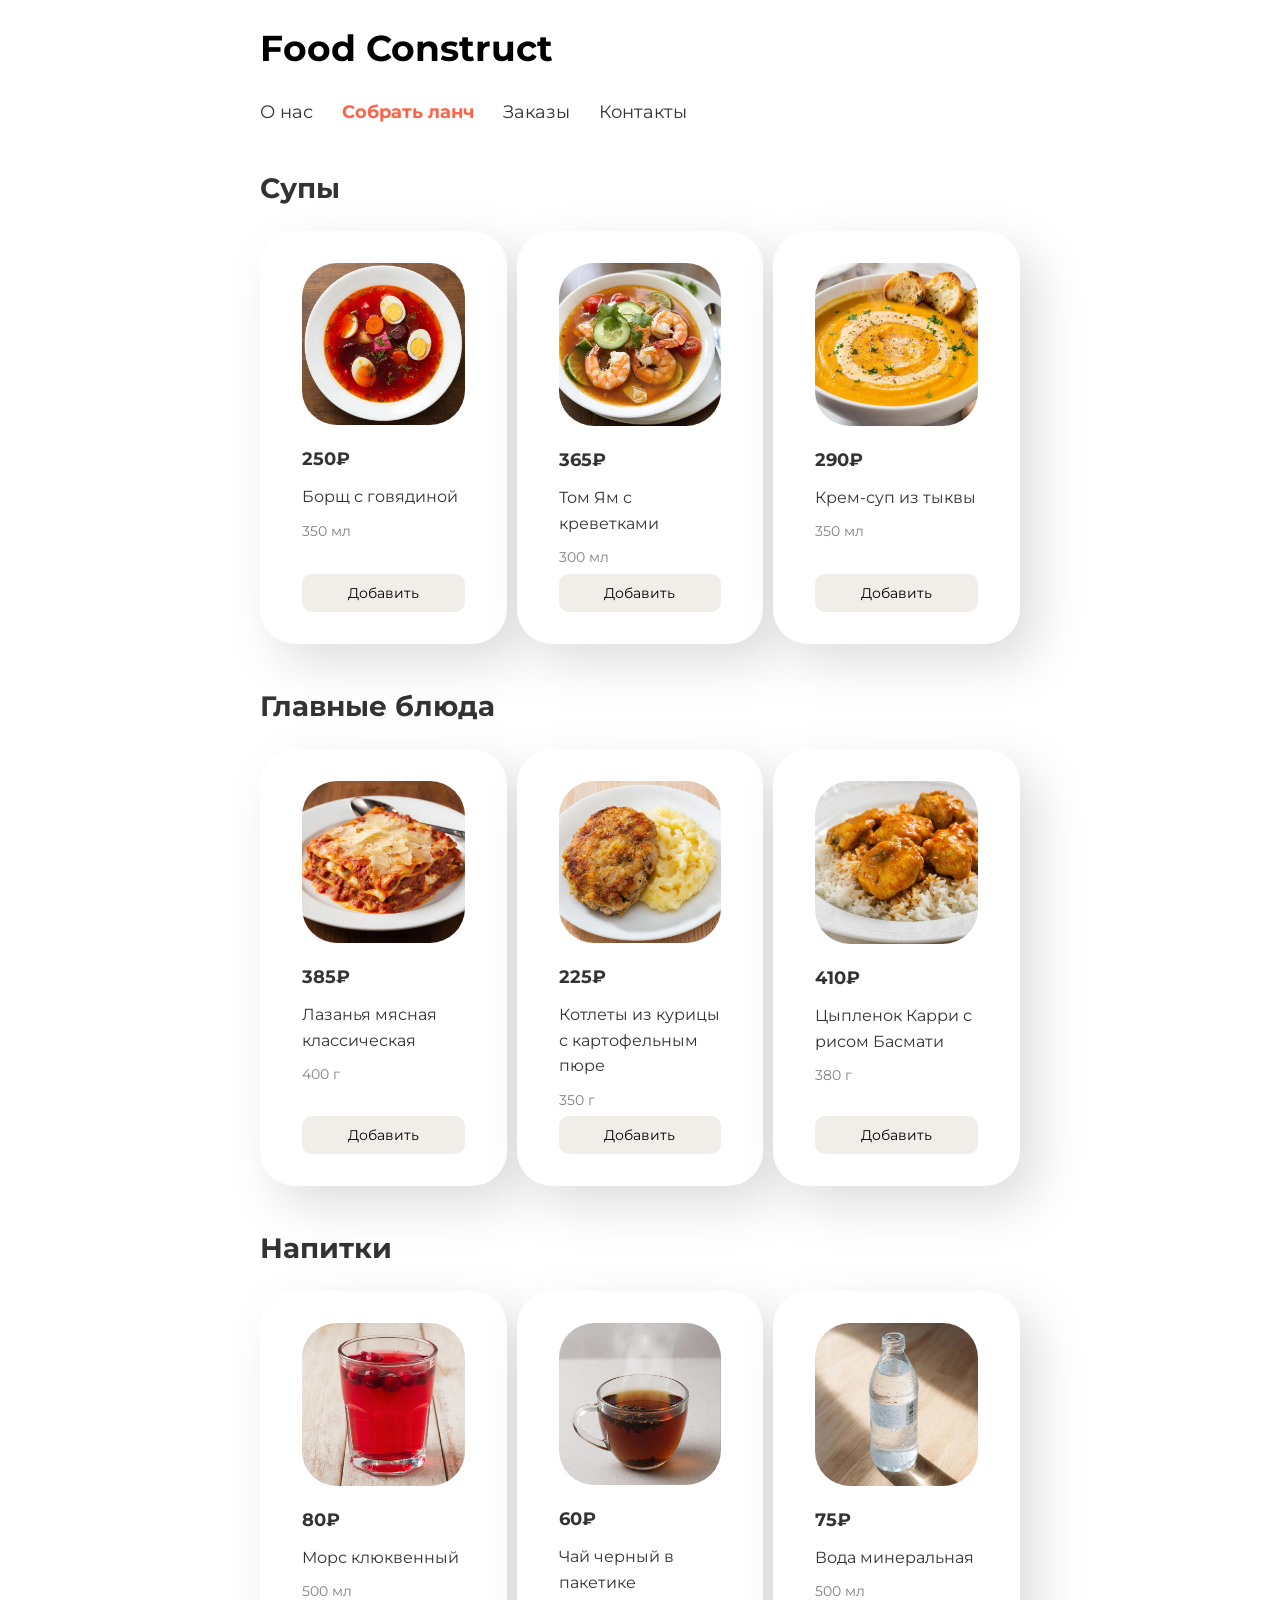
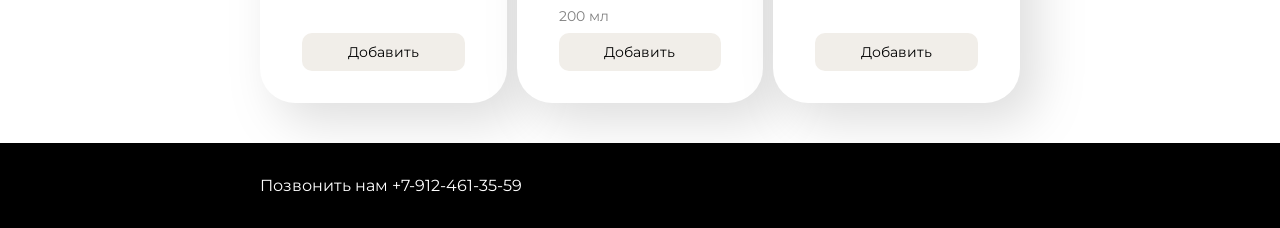
==== lunch.html @ e8a237d4 "Add files via upload" ====
<!DOCTYPE html>
<html lang="ru">
<head>
    <meta charset="UTF-8">
    <meta name="viewport" content="width=device-width, initial-scale=1.0">
    <title>Food Construct - Собрать ланч</title>
    <link rel="preconnect" href="https://fonts.googleapis.com">
    <link rel="preconnect" href="https://fonts.gstatic.com" crossorigin>
    <link href="https://fonts.googleapis.com/css2?family=Montserrat:wght@400;700&display=swap" rel="stylesheet">
    
    <!-- Подключение стилей -->
    <link rel="stylesheet" href="style.css">
    <link rel="stylesheet" href="lunch.css">
</head>
<body>

    <header class="header">
        <div class="container">
            <h1>Food Construct</h1>
            <nav class="main-nav">
                <a href="index.html">О нас</a>
                <a href="lunch.html" id="active">Собрать ланч</a>
                <a href="#">Заказы</a>
                <a href="#contacts">Контакты</a>
            </nav>
        </div>
    </header>

    <main class="main">
        <div class="container">
            <!-- Блок с супами -->
            <section class="menu-section soups">
                <h2>Супы</h2>
                <div class="dishes-grid">
                    <div class="dish-card">
                        <img src="Borsh.png" alt="Борщ" onerror="this.src='https://placehold.co/300x250/eee/999?text=Борщ'">
                        <div class="dish-details">
                            <p class="dish-price">250₽</p>
                            <p class="dish-name">Борщ с говядиной</p>
                            <p class="dish-weight">350 мл</p>
                        </div>
                        <button class="add-button">Добавить</button>
                    </div>
                    
                    <div class="dish-card">
                        <img src="Tomyam.png" alt="Том Ям" onerror="this.src='https://placehold.co/300x250/eee/999?text=Том+Ям'">
                        <div class="dish-details">
                            <p class="dish-price">365₽</p>
                            <p class="dish-name">Том Ям с креветками</p>
                            <p class="dish-weight">300 мл</p>
                        </div>
                        <button class="add-button">Добавить</button>
                    </div>
                    
                    <div class="dish-card">
                        <img src="Kremsyptikva.png" alt="Крем-суп" onerror="this.src='https://placehold.co/300x250/eee/999?text=Крем-суп'">
                        <div class="dish-details">
                            <p class="dish-price">290₽</p>
                            <p class="dish-name">Крем-суп из тыквы</p>
                            <p class="dish-weight">350 мл</p>
                        </div>
                        <button class="add-button">Добавить</button>
                    </div>
                </div>
            </section>

            <!-- Блок с главными блюдами -->
            <section class="menu-section main-courses">
                <h2>Главные блюда</h2>
                <div class="dishes-grid">
                    <div class="dish-card">
                        <img src="Lazanya.png" alt="Лазанья" onerror="this.src='https://placehold.co/300x250/eee/999?text=Лазанья'">
                        <div class="dish-details">
                            <p class="dish-price">385₽</p>
                            <p class="dish-name">Лазанья мясная классическая</p>
                            <p class="dish-weight">400 г</p>
                        </div>
                        <button class="add-button">Добавить</button>
                    </div>

                    <div class="dish-card">
                        <img src="Kotletaspure.png" alt="Котлеты" onerror="this.src='https://placehold.co/300x250/eee/999?text=Котлеты'">
                        <div class="dish-details">
                            <p class="dish-price">225₽</p>
                            <p class="dish-name">Котлеты из курицы с картофельным пюре</p>
                            <p class="dish-weight">350 г</p>
                        </div>
                        <button class="add-button">Добавить</button>
                    </div>

                    <div class="dish-card">
                        <img src="Ciplenoksrisom.png" alt="Цыпленок" onerror="this.src='https://placehold.co/300x250/eee/999?text=Цыпленок'">
                        <div class="dish-details">
                            <p class="dish-price">410₽</p>
                            <p class="dish-name">Цыпленок Карри с рисом Басмати</p>
                            <p class="dish-weight">380 г</p>
                        </div>
                        <button class="add-button">Добавить</button>
                    </div>
                </div>
            </section>

            <!-- Блок с напитками -->
            <section class="menu-section drinks">
                <h2>Напитки</h2>
                <div class="dishes-grid">
                    <div class="dish-card">
                        <img src="Mors.png" alt="Морс" onerror="this.src='https://placehold.co/300x250/eee/999?text=Морс'">
                        <div class="dish-details">
                            <p class="dish-price">80₽</p>
                            <p class="dish-name">Морс клюквенный</p>
                            <p class="dish-weight">500 мл</p>
                        </div>
                        <button class="add-button">Добавить</button>
                    </div>

                    <div class="dish-card">
                        <img src="4ai.png" alt="Чай" onerror="this.src='https://placehold.co/300x250/eee/999?text=Чай'">
                        <div class="dish-details">
                            <p class="dish-price">60₽</p>
                            <p class="dish-name">Чай черный в пакетике</p>
                            <p class="dish-weight">200 мл</p>
                        </div>
                        <button class="add-button">Добавить</button>
                    </div>

                    <div class="dish-card">
                        <img src="voda.png" alt="Вода" onerror="this.src='https://placehold.co/300x250/eee/999?text=Вода'">
                        <div class="dish-details">
                            <p class="dish-price">75₽</p>
                            <p class="dish-name">Вода минеральная</p>
                            <p class="dish-weight">500 мл</p>
                        </div>
                        <button class="add-button">Добавить</button>
                    </div>
                </div>
            </section>
        </div>
    </main>

    <footer class="footer" id="contacts">
        <div class="container">
            <p>Позвонить нам <a href="tel:+79124613559">+7-912-461-35-59</a></p>
        </div>
    </footer>

</body>
</html>
---- style.css ----
/* Универсальный селектор */
* {
    box-sizing: border-box;
    margin: 0;
    padding: 0;
}

/* Подключение и применение шрифта */
body {
    font-family: 'Montserrat', sans-serif;
    color: #333;
    line-height: 1.6;
}

.container {
    max-width: 800px;
    margin: 0 auto;
    padding: 0 20px;
}

/* Стили для шапки сайта */
.header {
    padding: 20px 0;
}

.header h1 {
    font-size: 36px;
    color: #000;
    margin-bottom: 20px;
}

.header nav {
    margin-bottom: 20px;
}

.header nav a {
    text-decoration: none;
    font-family: 'Montserrat', sans-serif;
    font-size: 18px;
    color: #333;
    margin-right: 25px;
    transition: color 0.3s ease;
}

.header nav a:hover {
    color: #ff6347; /* томатный цвет при наведении */
}

/* Стили для основного контента */
.main .container > section {
    margin-bottom: 40px;
}

.main h2 {
    font-size: 28px;
    margin-bottom: 20px;
    font-weight: 700;
}

/* Блок "О нас" */
.about-us img {
    width: 100%;
    height: auto;
    margin-bottom: 20px;
}

.about-us p {
    font-size: 16px;
}

/* Блок "Преимущества" */
.advantages ul {
    list-style-position: inside;
    padding-left: 0;
    font-size: 16px;
}

.advantages li {
    margin-bottom: 10px;
}

/* Стили для таблицы */
.popular-dishes table {
    width: 100%;
    border-collapse: collapse;
    text-align: left;
}

.popular-dishes th, .popular-dishes td {
    padding: 15px;
    border: 1px solid #ddd;
}

.popular-dishes th {
    font-weight: 700;
}

.popular-dishes tbody td:first-child {
    text-align: center;
}

/* Стили для футера */
.footer {
    background-color: black;
    color: white;
    padding: 30px 0;
    margin-top: 40px;
}

.footer p {
    font-size: 16px;
}

.footer a {
    text-decoration: none;
    font-family: 'Montserrat', sans-serif;
    font-size: 16px;
    color: white;
    transition: color 0.3s ease;
}

.footer a:hover {
    color: #ff6347; /* томатный цвет при наведении */
}
/* Стиль для активной ссылки меню */
#active {
    color: #ff6347; /* Томатный цвет, как при наведении */
    font-weight: 700; /* Можно добавить жирность для заметности (по желанию) */
}
---- lunch.css ----
/* --- СЕТКА БЛЮД --- */

/* Блок с блюдами (section > div) */
.dishes-grid {
    display: grid;
    grid-template-columns: 1fr 1fr 1fr; /* 3 колонки */
    gap: 10px;
}

/* --- КАРТОЧКА БЛЮДА --- */
.dish-card {
    background-color: #fff;
    border-radius: 35px;
    padding: 30px 40px;
    filter: drop-shadow(17px 19px 24px rgba(0, 0, 0, 0.13));
    cursor: pointer;
    transition: border 0.2s ease;
    border: 2px solid transparent; /* Резерв места под рамку */
    
    /* Flex для выравнивания содержимого внутри карточки */
    display: flex;
    flex-direction: column;
    height: 100%; 
    box-sizing: border-box;
}

/* Hover: Рамка */
.dish-card:hover {
    border: 2px solid tomato;
}

/* Hover: Изменение фона кнопки */
.dish-card:hover .add-button {
    background-color: tomato;
    color: white;
}

/* Изображение */
.dish-card img {
    width: 100%;
    height: auto;
    border-radius: 35px;
    margin-bottom: 15px;
    object-fit: cover;
}

/* Контейнер для текста (цена, название, вес) */
.dish-details {
    flex-grow: 1; /* Толкает кнопку вниз */
    display: flex;
    flex-direction: column;
}

.dish-card p {
    margin: 5px 0;
}

.dish-price {
    font-size: 18px;
    font-weight: 700;
}

.dish-name {
    font-size: 16px;
    font-weight: 400;
    margin-bottom: 5px;
}

.dish-weight {
    color: gray;
    font-size: 14px;
    margin-bottom: 15px;
}

/* --- КНОПКА --- */
.add-button {
    background-color: #f1eee9;
    border: none;
    border-radius: 10px;
    padding: 10px 30px;
    font-family: 'Montserrat', sans-serif;
    font-weight: 400;
    font-size: 14px;
    cursor: pointer;
    transition: background-color 0.3s, color 0.3s;
    
    /* Отступ сверху и выравнивание */
    margin-top: auto; 
    align-self: flex-start; 
    width: 100%;
}

/* --- АДАПТИВНОСТЬ ЛАНЧА --- */

/* <= 800px */
@media (max-width: 800px) {
    /* 2 колонки */
    .dishes-grid {
        grid-template-columns: 1fr 1fr;
    }
}

/* <= 600px */
@media (max-width: 600px) {
    /* 1 колонка */
    .dishes-grid {
        grid-template-columns: 1fr;
    }
}
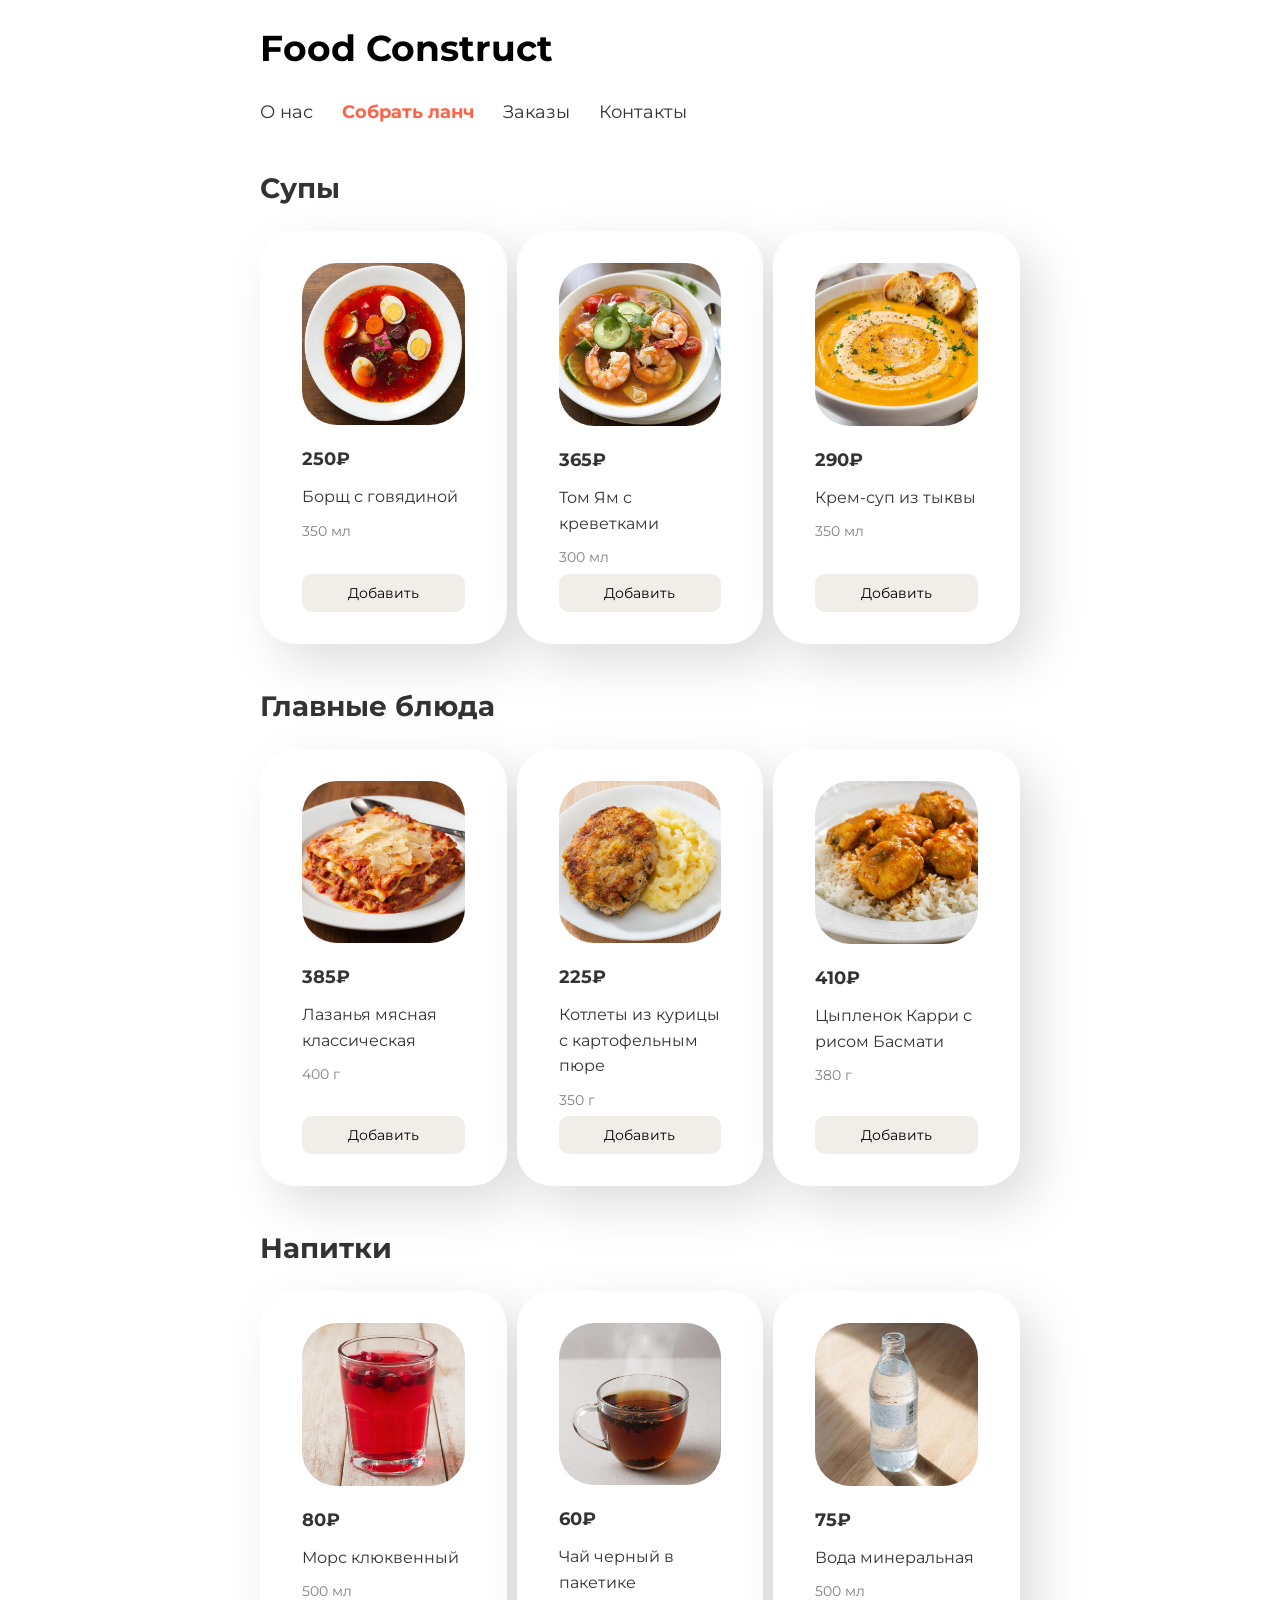
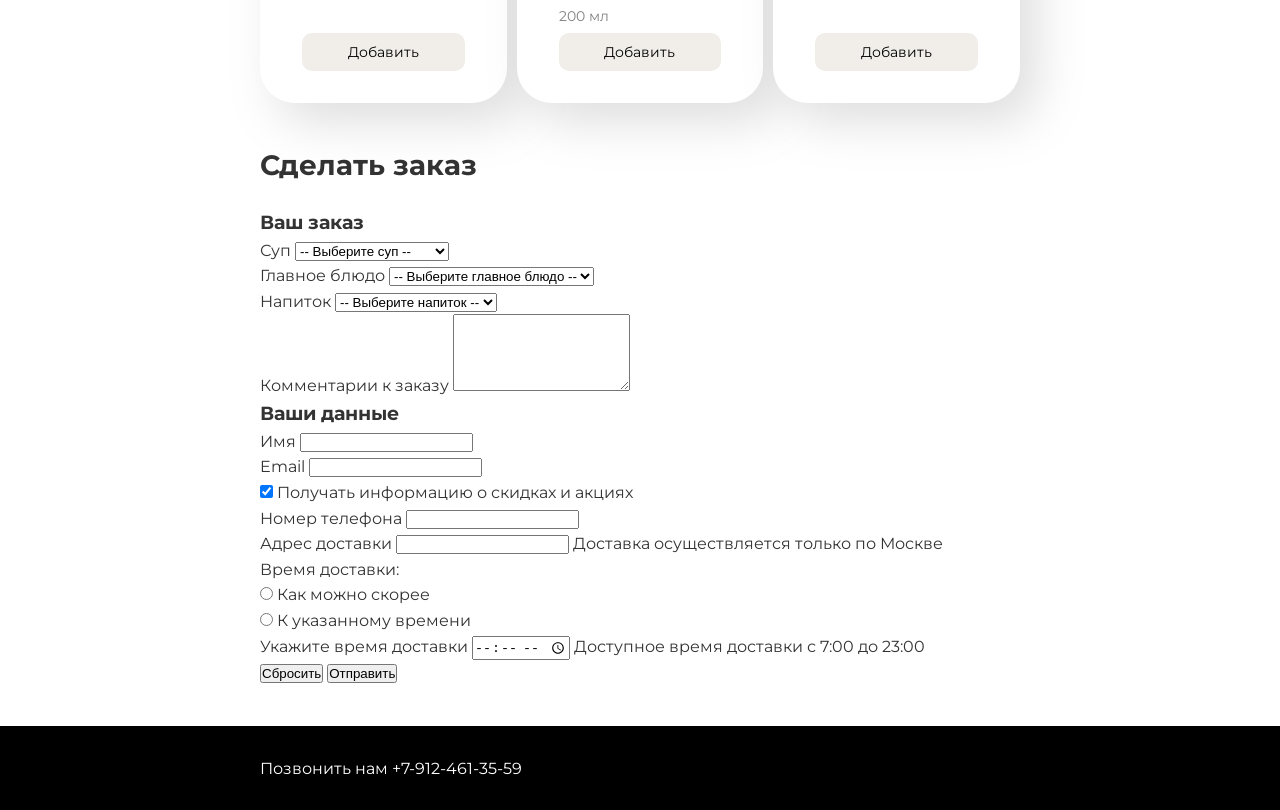
==== commit be12e376: "Update lunch.html" ====
--- a/lunch.html
+++ b/lunch.html
@@ -8,7 +8,6 @@
     <link rel="preconnect" href="https://fonts.gstatic.com" crossorigin>
     <link href="https://fonts.googleapis.com/css2?family=Montserrat:wght@400;700&display=swap" rel="stylesheet">
     
-    <!-- Подключение стилей -->
     <link rel="stylesheet" href="style.css">
     <link rel="stylesheet" href="lunch.css">
 </head>
@@ -28,7 +27,6 @@
 
     <main class="main">
         <div class="container">
-            <!-- Блок с супами -->
             <section class="menu-section soups">
                 <h2>Супы</h2>
                 <div class="dishes-grid">
@@ -64,7 +62,6 @@
                 </div>
             </section>
 
-            <!-- Блок с главными блюдами -->
             <section class="menu-section main-courses">
                 <h2>Главные блюда</h2>
                 <div class="dishes-grid">
@@ -100,7 +97,6 @@
                 </div>
             </section>
 
-            <!-- Блок с напитками -->
             <section class="menu-section drinks">
                 <h2>Напитки</h2>
                 <div class="dishes-grid">
@@ -135,6 +131,108 @@
                     </div>
                 </div>
             </section>
+
+            <section class="order-section">
+                <h2 class="order-title">Сделать заказ</h2>
+                
+                <form action="https://httpbin.org/post" method="POST" class="order-form">
+                    <div class="form-grid">
+                        
+                        <div class="form-column">
+                            <h3>Ваш заказ</h3>
+                            
+                            <div class="form-group">
+                                <label for="soup-select">Суп</label>
+                                <select name="soup" id="soup-select" required>
+                                    <option value="" selected>-- Выберите суп --</option>
+                                    <option value="borsh">Борщ с говядиной</option>
+                                    <option value="tomyam">Том Ям с креветками</option>
+                                    <option value="pumpkin">Крем-суп из тыквы</option>
+                                </select>
+                            </div>
+
+                            <div class="form-group">
+                                <label for="main-course-select">Главное блюдо</label>
+                                <select name="main_course" id="main-course-select" required>
+                                    <option value="" selected>-- Выберите главное блюдо --</option>
+                                    <option value="lasagna">Лазанья мясная</option>
+                                    <option value="cutlets">Котлеты из курицы</option>
+                                    <option value="curry">Цыпленок Карри</option>
+                                </select>
+                            </div>
+
+                            <div class="form-group">
+                                <label for="drink-select">Напиток</label>
+                                <select name="drink" id="drink-select" required>
+                                    <option value="" selected>-- Выберите напиток --</option>
+                                    <option value="mors">Морс клюквенный</option>
+                                    <option value="tea">Чай черный</option>
+                                    <option value="water">Вода минеральная</option>
+                                </select>
+                            </div>
+
+                            <div class="form-group">
+                                <label for="comment">Комментарии к заказу</label>
+                                <textarea name="comment" id="comment" rows="5"></textarea>
+                            </div>
+                        </div>
+
+                        <div class="form-column">
+                            <h3>Ваши данные</h3>
+
+                            <div class="form-group">
+                                <label for="name">Имя</label>
+                                <input type="text" name="name" id="name" required>
+                            </div>
+
+                            <div class="form-group">
+                                <label for="email">Email</label>
+                                <input type="email" name="email" id="email" required>
+                            </div>
+
+                            <div class="form-group checkbox-group">
+                                <input type="checkbox" name="subscribe" id="subscribe" checked>
+                                <label for="subscribe">Получать информацию о скидках и акциях</label>
+                            </div>
+
+                            <div class="form-group">
+                                <label for="phone">Номер телефона</label>
+                                <input type="tel" name="phone" id="phone" required>
+                            </div>
+
+                            <div class="form-group">
+                                <label for="address">Адрес доставки</label>
+                                <input type="text" name="address" id="address" required>
+                                <span class="hint">Доставка осуществляется только по Москве</span>
+                            </div>
+
+                            <div class="form-group">
+                                <label>Время доставки:</label>
+                                <div class="radio-option">
+                                    <input type="radio" name="delivery_type" id="time-asap" value="asap" required>
+                                    <label for="time-asap">Как можно скорее</label>
+                                </div>
+                                <div class="radio-option">
+                                    <input type="radio" name="delivery_type" id="time-specific" value="specific">
+                                    <label for="time-specific">К указанному времени</label>
+                                </div>
+                            </div>
+
+                            <div class="form-group">
+                                <label for="delivery-time">Укажите время доставки</label>
+                                <input type="time" name="delivery_time" id="delivery-time" min="07:00" max="23:00" step="300">
+                                <span class="hint">Доступное время доставки с 7:00 до 23:00</span>
+                            </div>
+
+                            <div class="form-buttons">
+                                <button type="reset" class="btn-reset">Сбросить</button>
+                                <button type="submit" class="btn-submit">Отправить</button>
+                            </div>
+                        </div>
+                    </div>
+                </form>
+            </section>
+
         </div>
     </main>
 
@@ -145,4 +243,4 @@
     </footer>
 
 </body>
-</html>+</html>
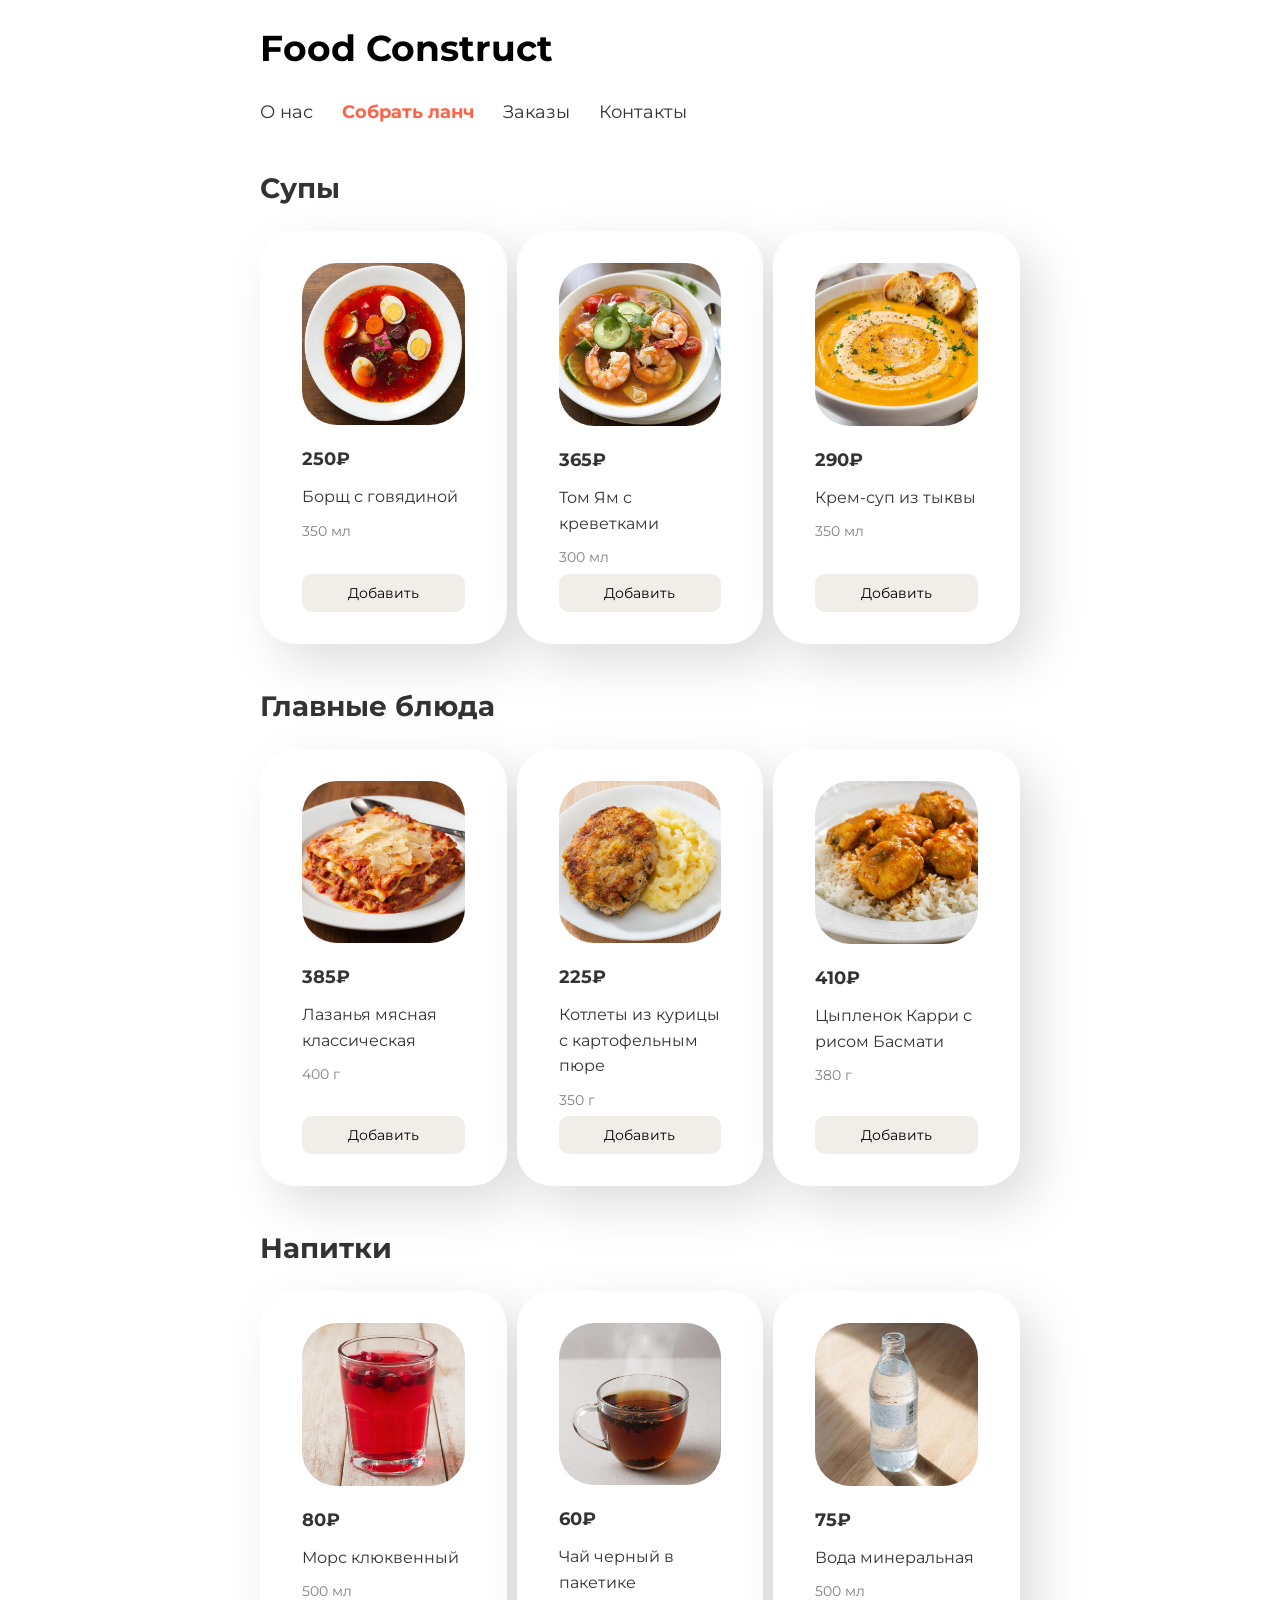
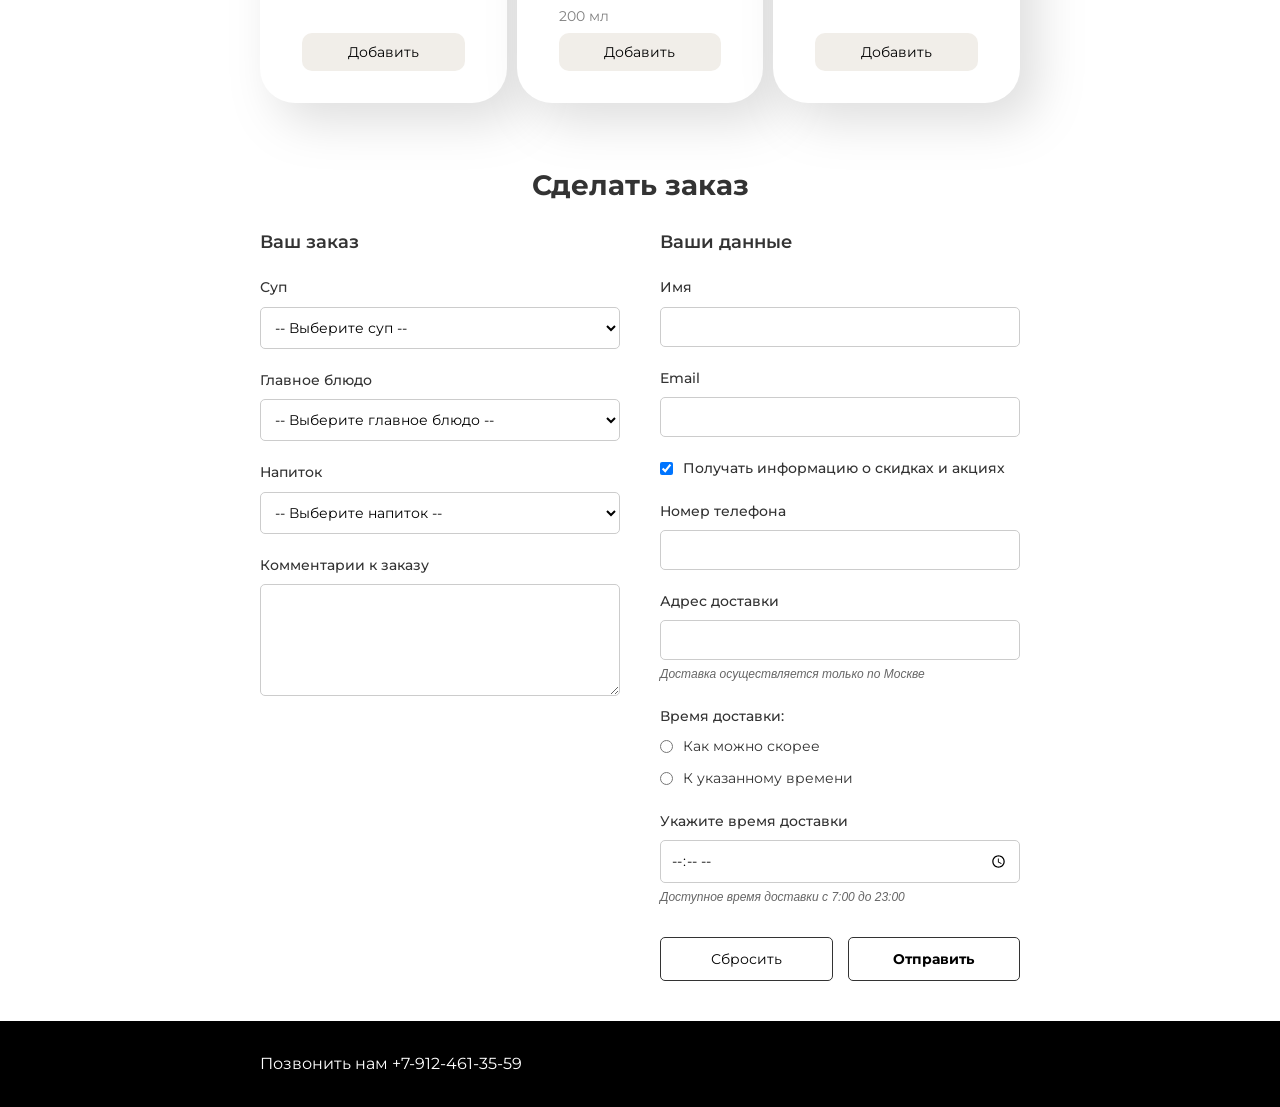
==== commit fac43273: "Add files via upload" ====
--- a/lunch.html
+++ b/lunch.html
@@ -243,4 +243,4 @@
     </footer>
 
 </body>
-</html>
+</html>
--- a/lunch.css
+++ b/lunch.css
@@ -90,19 +90,153 @@
     width: 100%;
 }
 
-/* --- АДАПТИВНОСТЬ ЛАНЧА --- */
+/* --- ФОРМА ЗАКАЗА (Стили для ЛР 3) --- */
+
+.order-section {
+    margin-top: 60px;
+    margin-bottom: 40px;
+}
+
+.order-title {
+    text-align: center;
+    margin-bottom: 40px;
+}
+
+/* Сетка формы (две колонки) */
+.form-grid {
+    display: grid;
+    grid-template-columns: 1fr 1fr;
+    gap: 40px;
+}
+
+.form-column h3 {
+    margin-bottom: 20px;
+    font-size: 18px;
+    font-weight: 600;
+}
+
+/* Отступы между полями */
+.form-group {
+    margin-bottom: 20px;
+}
+
+/* Стили для лейблов */
+.form-group label {
+    display: block;
+    margin-bottom: 8px;
+    font-size: 14px;
+    font-weight: 500;
+    color: #333;
+}
+
+/* Стили для инпутов, селектов и текстового поля */
+.form-group input[type="text"],
+.form-group input[type="email"],
+.form-group input[type="tel"],
+.form-group input[type="time"],
+.form-group select,
+.form-group textarea {
+    width: 100%;
+    padding: 10px;
+    border: 1px solid #ccc;
+    border-radius: 5px;
+    font-family: 'Montserrat', sans-serif;
+    font-size: 14px;
+    background-color: #fff;
+}
+
+/* Чекбокс (особое выравнивание) */
+.checkbox-group {
+    display: flex;
+    align-items: center;
+}
+
+.checkbox-group input {
+    margin-right: 10px;
+    width: auto;
+}
+
+.checkbox-group label {
+    margin-bottom: 0;
+    display: inline;
+}
+
+/* Радио кнопки */
+.radio-option {
+    margin-bottom: 10px;
+    display: flex;
+    align-items: center;
+}
+
+.radio-option input {
+    margin-right: 10px;
+}
+
+.radio-option label {
+    margin-bottom: 0;
+    font-weight: 400;
+}
+
+/* Подсказки (мелкий текст) */
+.hint {
+    display: block;
+    font-size: 12px;
+    color: #666;
+    margin-top: 5px;
+    font-style: italic;
+}
+
+/* Кнопки формы */
+.form-buttons {
+    display: grid;
+    grid-template-columns: 1fr 1fr;
+    gap: 15px;
+    margin-top: 30px;
+}
+
+.btn-reset, .btn-submit {
+    padding: 12px;
+    background-color: #fff;
+    border: 1px solid #333;
+    border-radius: 5px;
+    font-family: 'Montserrat', sans-serif;
+    font-size: 14px;
+    cursor: pointer;
+    transition: all 0.3s ease;
+}
+
+.btn-submit {
+    font-weight: 700;
+}
+
+.btn-submit:hover {
+    background-color: tomato;
+    border-color: tomato;
+    color: white;
+}
+
+.btn-reset:hover {
+    background-color: #eee;
+}
+
+/* --- АДАПТИВНОСТЬ --- */
 
 /* <= 800px */
 @media (max-width: 800px) {
-    /* 2 колонки */
+    /* 2 колонки для блюд */
     .dishes-grid {
         grid-template-columns: 1fr 1fr;
     }
+    /* 1 колонка для формы */
+    .form-grid {
+        grid-template-columns: 1fr;
+        gap: 20px;
+    }
 }
 
 /* <= 600px */
 @media (max-width: 600px) {
-    /* 1 колонка */
+    /* 1 колонка для блюд */
     .dishes-grid {
         grid-template-columns: 1fr;
     }
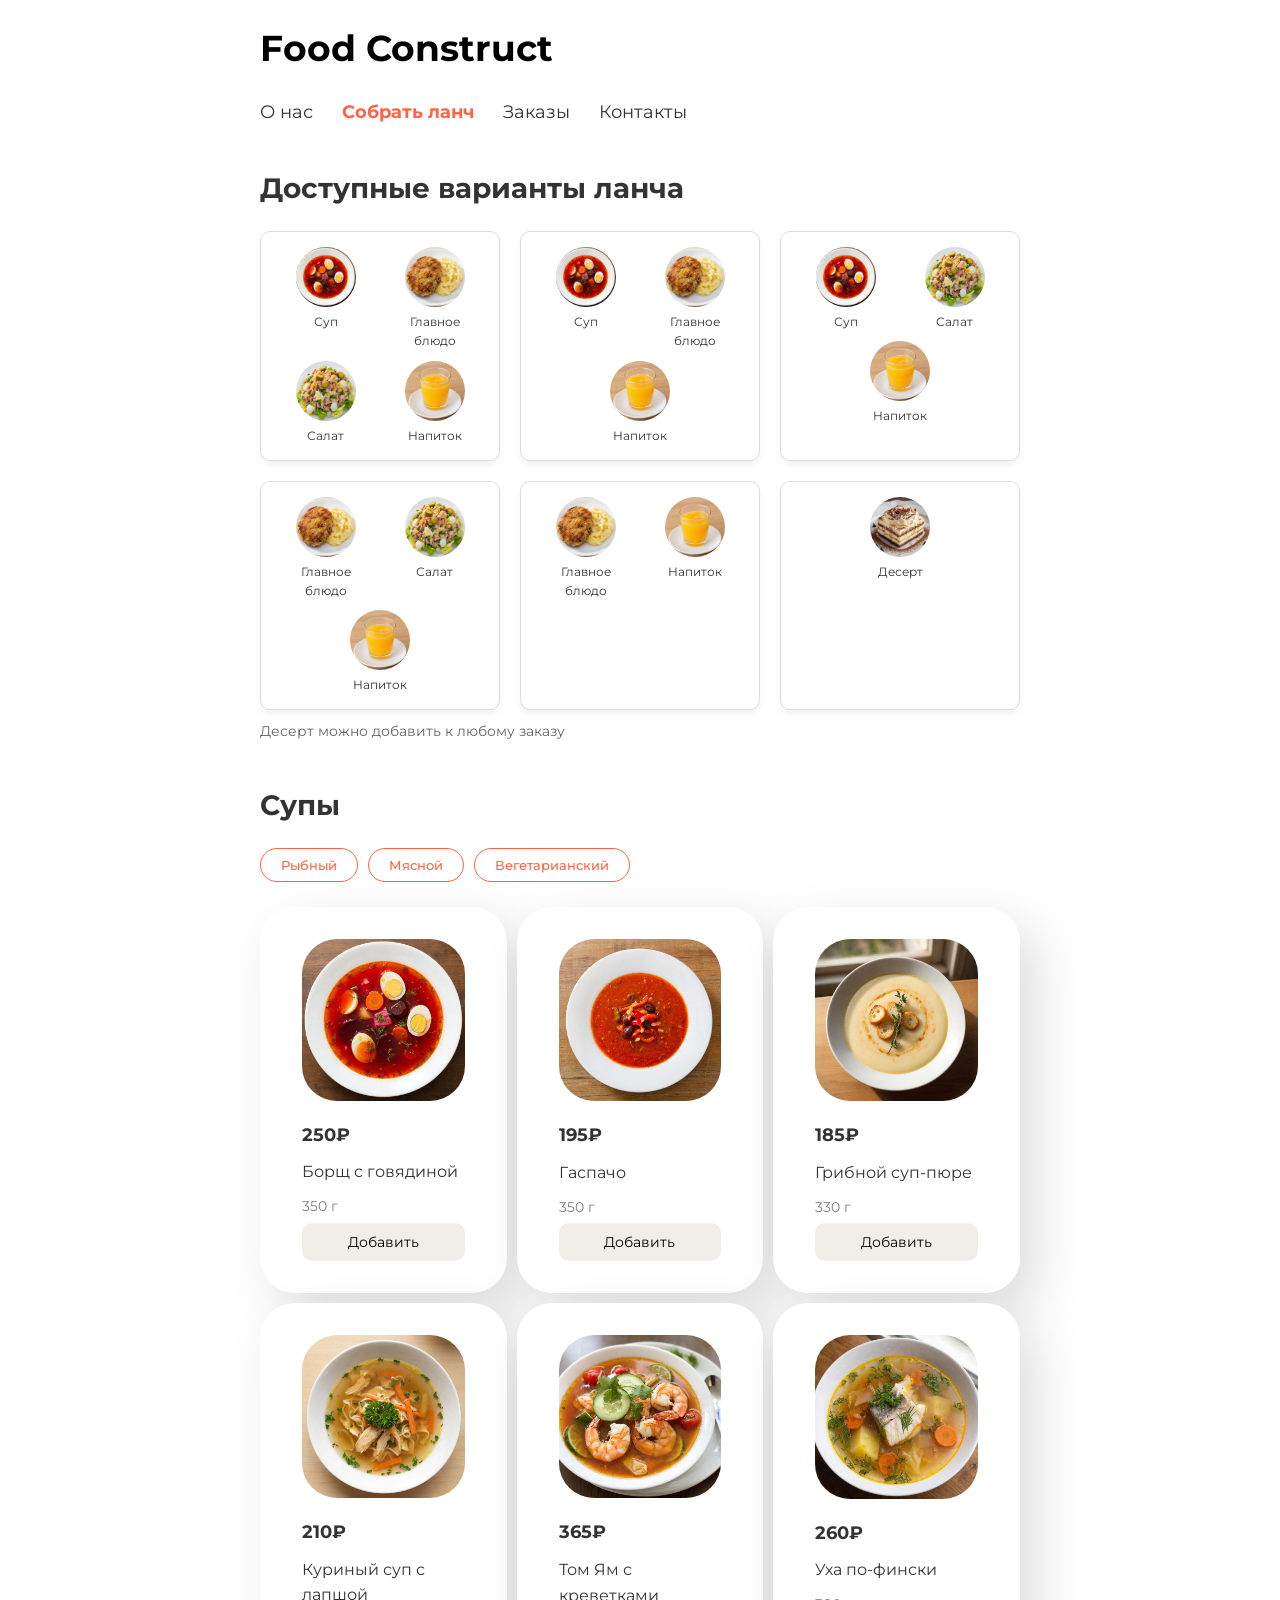
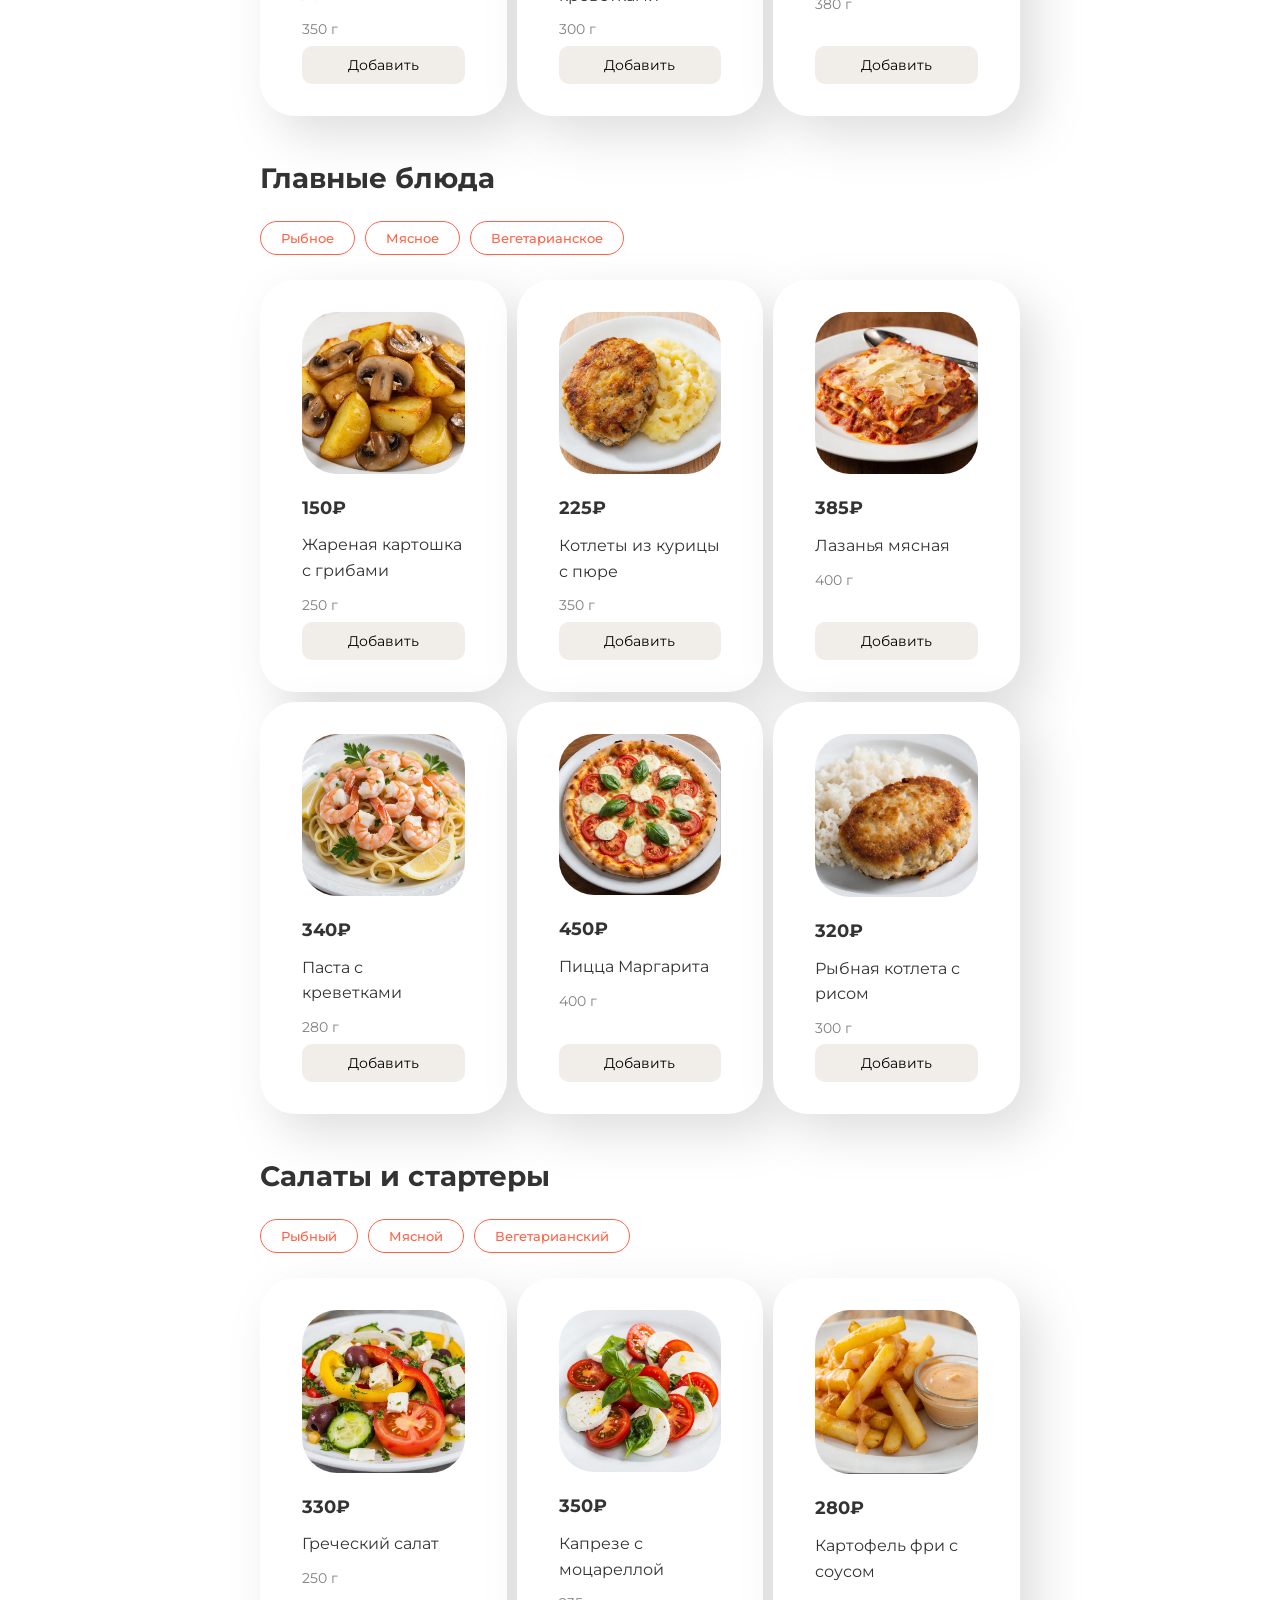
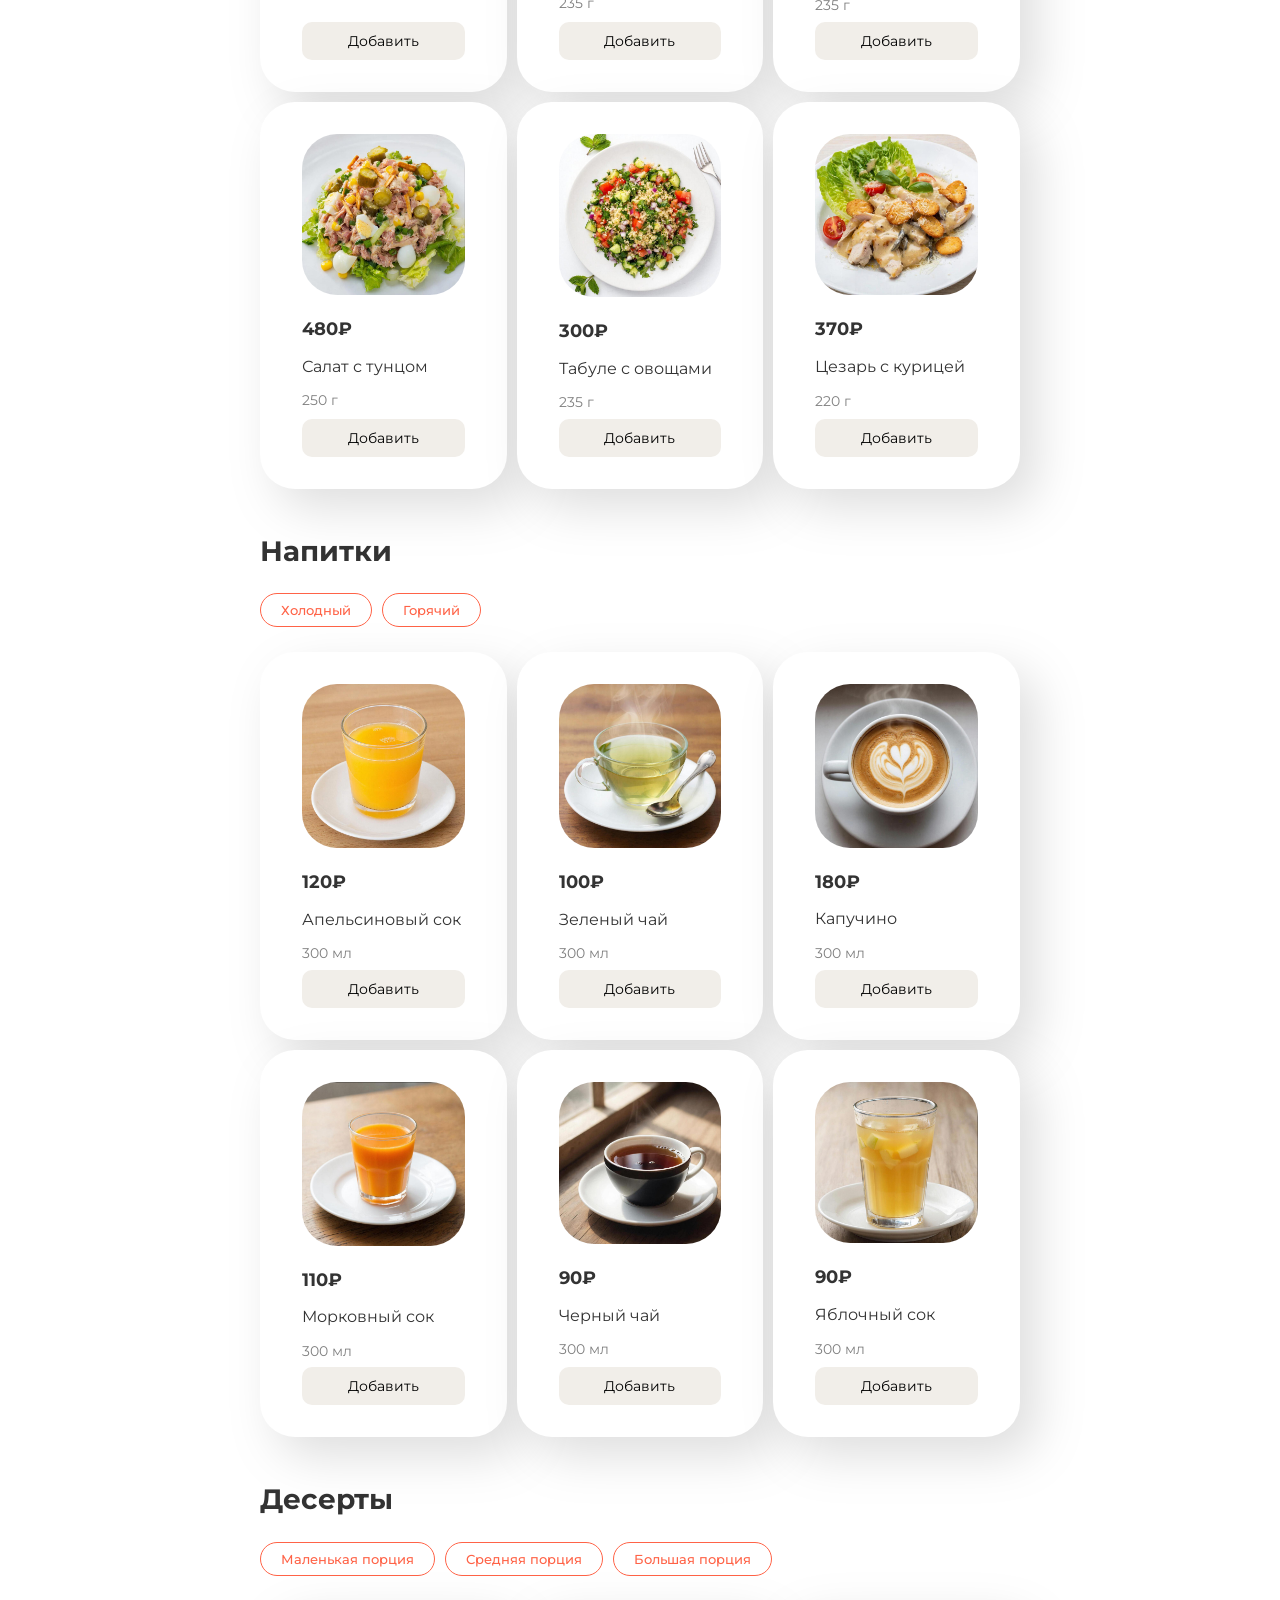
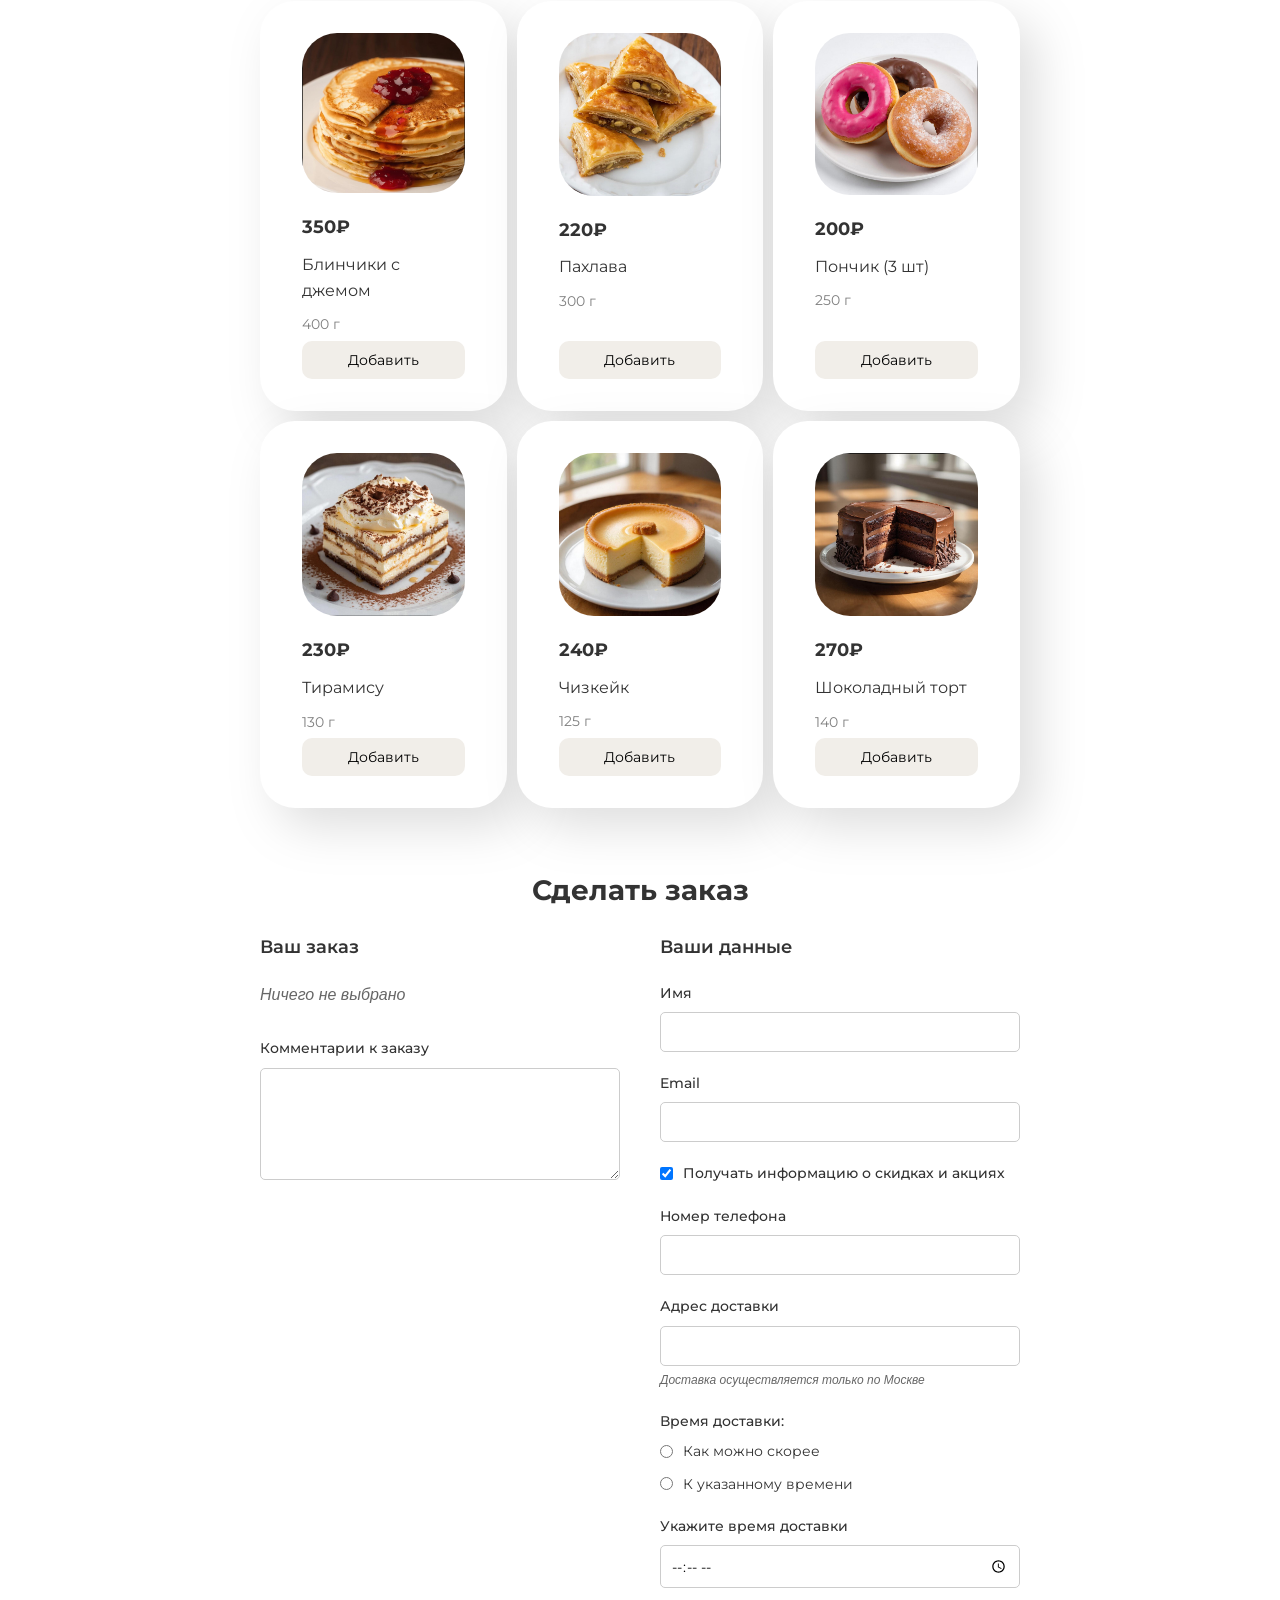
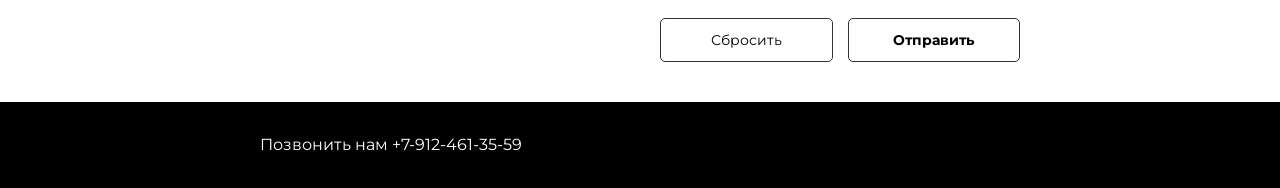
==== commit 3095da7f: "Add files via upload" ====
--- a/lunch.html
+++ b/lunch.html
@@ -27,151 +27,186 @@
 
     <main class="main">
         <div class="container">
+            
+            <section class="combo-types">
+                <h2>Доступные варианты ланча</h2>
+                <div class="combo-grid">
+                    <div class="combo-item">
+                        <div class="combo-components">
+                            <div class="combo-dish">
+                                <img src="icon_soup.png" alt="Суп" onerror="this.src='Borsh.png'">
+                                <span>Суп</span>
+                            </div>
+                            <div class="combo-dish">
+                                <img src="icon_main.png" alt="Главное блюдо" onerror="this.src='Kotletaspure.png'">
+                                <span>Главное блюдо</span>
+                            </div>
+                            <div class="combo-dish">
+                                <img src="icon_salad.png" alt="Салат" onerror="this.src='salatstyncom.png'">
+                                <span>Салат</span>
+                            </div>
+                            <div class="combo-dish">
+                                <img src="icon_drink.png" alt="Напиток" onerror="this.src='Sokapelsin.png'">
+                                <span>Напиток</span>
+                            </div>
+                        </div>
+                    </div>
+
+                    <div class="combo-item">
+                        <div class="combo-components">
+                            <div class="combo-dish">
+                                <img src="icon_soup.png" alt="Суп" onerror="this.src='Borsh.png'">
+                                <span>Суп</span>
+                            </div>
+                            <div class="combo-dish">
+                                <img src="icon_main.png" alt="Главное блюдо" onerror="this.src='Kotletaspure.png'">
+                                <span>Главное блюдо</span>
+                            </div>
+                            <div class="combo-dish">
+                                <img src="icon_drink.png" alt="Напиток" onerror="this.src='Sokapelsin.png'">
+                                <span>Напиток</span>
+                            </div>
+                        </div>
+                    </div>
+
+                    <div class="combo-item">
+                        <div class="combo-components">
+                            <div class="combo-dish">
+                                <img src="icon_soup.png" alt="Суп" onerror="this.src='Borsh.png'">
+                                <span>Суп</span>
+                            </div>
+                            <div class="combo-dish">
+                                <img src="icon_salad.png" alt="Салат" onerror="this.src='salatstyncom.png'">
+                                <span>Салат</span>
+                            </div>
+                            <div class="combo-dish">
+                                <img src="icon_drink.png" alt="Напиток" onerror="this.src='Sokapelsin.png'">
+                                <span>Напиток</span>
+                            </div>
+                        </div>
+                    </div>
+
+                    <div class="combo-item">
+                        <div class="combo-components">
+                            <div class="combo-dish">
+                                <img src="icon_main.png" alt="Главное блюдо" onerror="this.src='Kotletaspure.png'">
+                                <span>Главное блюдо</span>
+                            </div>
+                            <div class="combo-dish">
+                                <img src="icon_salad.png" alt="Салат" onerror="this.src='salatstyncom.png'">
+                                <span>Салат</span>
+                            </div>
+                            <div class="combo-dish">
+                                <img src="icon_drink.png" alt="Напиток" onerror="this.src='Sokapelsin.png'">
+                                <span>Напиток</span>
+                            </div>
+                        </div>
+                    </div>
+
+                    <div class="combo-item">
+                        <div class="combo-components">
+                            <div class="combo-dish">
+                                <img src="icon_main.png" alt="Главное блюдо" onerror="this.src='Kotletaspure.png'">
+                                <span>Главное блюдо</span>
+                            </div>
+                            <div class="combo-dish">
+                                <img src="icon_drink.png" alt="Напиток" onerror="this.src='Sokapelsin.png'">
+                                <span>Напиток</span>
+                            </div>
+                        </div>
+                    </div>
+
+                    <div class="combo-item">
+                        <div class="combo-components">
+                            <div class="combo-dish">
+                                <img src="icon_dessert.png" alt="Десерт" onerror="this.src='Tiramisu.png'">
+                                <span>Десерт</span>
+                            </div>
+                        </div>
+                    </div>
+
+                </div>
+                <div class="dessert-info">
+                    <p>Десерт можно добавить к любому заказу</p>
+                </div>
+            </section>
+
             <section class="menu-section soups">
                 <h2>Супы</h2>
-                <div class="dishes-grid">
-                    <div class="dish-card">
-                        <img src="Borsh.png" alt="Борщ" onerror="this.src='https://placehold.co/300x250/eee/999?text=Борщ'">
-                        <div class="dish-details">
-                            <p class="dish-price">250₽</p>
-                            <p class="dish-name">Борщ с говядиной</p>
-                            <p class="dish-weight">350 мл</p>
-                        </div>
-                        <button class="add-button">Добавить</button>
-                    </div>
-                    
-                    <div class="dish-card">
-                        <img src="Tomyam.png" alt="Том Ям" onerror="this.src='https://placehold.co/300x250/eee/999?text=Том+Ям'">
-                        <div class="dish-details">
-                            <p class="dish-price">365₽</p>
-                            <p class="dish-name">Том Ям с креветками</p>
-                            <p class="dish-weight">300 мл</p>
-                        </div>
-                        <button class="add-button">Добавить</button>
-                    </div>
-                    
-                    <div class="dish-card">
-                        <img src="Kremsyptikva.png" alt="Крем-суп" onerror="this.src='https://placehold.co/300x250/eee/999?text=Крем-суп'">
-                        <div class="dish-details">
-                            <p class="dish-price">290₽</p>
-                            <p class="dish-name">Крем-суп из тыквы</p>
-                            <p class="dish-weight">350 мл</p>
-                        </div>
-                        <button class="add-button">Добавить</button>
-                    </div>
-                </div>
+                <div class="filters">
+                    <button class="filter-btn" data-kind="fish">Рыбный</button>
+                    <button class="filter-btn" data-kind="meat">Мясной</button>
+                    <button class="filter-btn" data-kind="veg">Вегетарианский</button>
+                </div>
+                <div class="dishes-grid" data-category="soup"></div> 
             </section>
 
             <section class="menu-section main-courses">
                 <h2>Главные блюда</h2>
-                <div class="dishes-grid">
-                    <div class="dish-card">
-                        <img src="Lazanya.png" alt="Лазанья" onerror="this.src='https://placehold.co/300x250/eee/999?text=Лазанья'">
-                        <div class="dish-details">
-                            <p class="dish-price">385₽</p>
-                            <p class="dish-name">Лазанья мясная классическая</p>
-                            <p class="dish-weight">400 г</p>
-                        </div>
-                        <button class="add-button">Добавить</button>
-                    </div>
-
-                    <div class="dish-card">
-                        <img src="Kotletaspure.png" alt="Котлеты" onerror="this.src='https://placehold.co/300x250/eee/999?text=Котлеты'">
-                        <div class="dish-details">
-                            <p class="dish-price">225₽</p>
-                            <p class="dish-name">Котлеты из курицы с картофельным пюре</p>
-                            <p class="dish-weight">350 г</p>
-                        </div>
-                        <button class="add-button">Добавить</button>
-                    </div>
-
-                    <div class="dish-card">
-                        <img src="Ciplenoksrisom.png" alt="Цыпленок" onerror="this.src='https://placehold.co/300x250/eee/999?text=Цыпленок'">
-                        <div class="dish-details">
-                            <p class="dish-price">410₽</p>
-                            <p class="dish-name">Цыпленок Карри с рисом Басмати</p>
-                            <p class="dish-weight">380 г</p>
-                        </div>
-                        <button class="add-button">Добавить</button>
-                    </div>
-                </div>
+                <div class="filters">
+                    <button class="filter-btn" data-kind="fish">Рыбное</button>
+                    <button class="filter-btn" data-kind="meat">Мясное</button>
+                    <button class="filter-btn" data-kind="veg">Вегетарианское</button>
+                </div>
+                <div class="dishes-grid" data-category="main-course"></div>
+            </section>
+
+            <section class="menu-section salads">
+                <h2>Салаты и стартеры</h2>
+                <div class="filters">
+                    <button class="filter-btn" data-kind="fish">Рыбный</button>
+                    <button class="filter-btn" data-kind="meat">Мясной</button>
+                    <button class="filter-btn" data-kind="veg">Вегетарианский</button>
+                </div>
+                <div class="dishes-grid" data-category="salad"></div>
             </section>
 
             <section class="menu-section drinks">
                 <h2>Напитки</h2>
-                <div class="dishes-grid">
-                    <div class="dish-card">
-                        <img src="Mors.png" alt="Морс" onerror="this.src='https://placehold.co/300x250/eee/999?text=Морс'">
-                        <div class="dish-details">
-                            <p class="dish-price">80₽</p>
-                            <p class="dish-name">Морс клюквенный</p>
-                            <p class="dish-weight">500 мл</p>
-                        </div>
-                        <button class="add-button">Добавить</button>
-                    </div>
-
-                    <div class="dish-card">
-                        <img src="4ai.png" alt="Чай" onerror="this.src='https://placehold.co/300x250/eee/999?text=Чай'">
-                        <div class="dish-details">
-                            <p class="dish-price">60₽</p>
-                            <p class="dish-name">Чай черный в пакетике</p>
-                            <p class="dish-weight">200 мл</p>
-                        </div>
-                        <button class="add-button">Добавить</button>
-                    </div>
-
-                    <div class="dish-card">
-                        <img src="voda.png" alt="Вода" onerror="this.src='https://placehold.co/300x250/eee/999?text=Вода'">
-                        <div class="dish-details">
-                            <p class="dish-price">75₽</p>
-                            <p class="dish-name">Вода минеральная</p>
-                            <p class="dish-weight">500 мл</p>
-                        </div>
-                        <button class="add-button">Добавить</button>
-                    </div>
-                </div>
+                <div class="filters">
+                    <button class="filter-btn" data-kind="cold">Холодный</button>
+                    <button class="filter-btn" data-kind="hot">Горячий</button>
+                </div>
+                <div class="dishes-grid" data-category="drink"></div>
+            </section>
+
+            <section class="menu-section desserts">
+                <h2>Десерты</h2>
+                <div class="filters">
+                    <button class="filter-btn" data-kind="small">Маленькая порция</button>
+                    <button class="filter-btn" data-kind="medium">Средняя порция</button>
+                    <button class="filter-btn" data-kind="large">Большая порция</button>
+                </div>
+                <div class="dishes-grid" data-category="dessert"></div>
             </section>
 
             <section class="order-section">
                 <h2 class="order-title">Сделать заказ</h2>
                 
-                <form action="https://httpbin.org/post" method="POST" class="order-form">
+                <form action="https://httpbin.org/post" method="POST" class="order-form" id="order-form">
                     <div class="form-grid">
                         
                         <div class="form-column">
                             <h3>Ваш заказ</h3>
                             
-                            <div class="form-group">
-                                <label for="soup-select">Суп</label>
-                                <select name="soup" id="soup-select" required>
-                                    <option value="" selected>-- Выберите суп --</option>
-                                    <option value="borsh">Борщ с говядиной</option>
-                                    <option value="tomyam">Том Ям с креветками</option>
-                                    <option value="pumpkin">Крем-суп из тыквы</option>
-                                </select>
-                            </div>
-
-                            <div class="form-group">
-                                <label for="main-course-select">Главное блюдо</label>
-                                <select name="main_course" id="main-course-select" required>
-                                    <option value="" selected>-- Выберите главное блюдо --</option>
-                                    <option value="lasagna">Лазанья мясная</option>
-                                    <option value="cutlets">Котлеты из курицы</option>
-                                    <option value="curry">Цыпленок Карри</option>
-                                </select>
-                            </div>
-
-                            <div class="form-group">
-                                <label for="drink-select">Напиток</label>
-                                <select name="drink" id="drink-select" required>
-                                    <option value="" selected>-- Выберите напиток --</option>
-                                    <option value="mors">Морс клюквенный</option>
-                                    <option value="tea">Чай черный</option>
-                                    <option value="water">Вода минеральная</option>
-                                </select>
-                            </div>
-
-                            <div class="form-group">
+                            <div id="nothing-selected">
+                                <p>Ничего не выбрано</p>
+                            </div>
+
+                            <div id="order-summary-container" style="display: none;">
+                                <div id="order-soup-container" class="order-item"></div>
+                                <div id="order-main-course-container" class="order-item"></div>
+                                <div id="order-salad-container" class="order-item"></div> <div id="order-drink-container" class="order-item"></div>
+                                <div id="order-dessert-container" class="order-item"></div> </div>
+                            
+                            <div id="total-price-display" style="display: none;">
+                                Стоимость заказа: <span id="total-value">0</span>₽
+                            </div>
+
+                            <input type="hidden" name="soup" id="hidden-soup">
+                            <input type="hidden" name="main-course" id="hidden-main-course">
+                            <input type="hidden" name="salad" id="hidden-salad"> <input type="hidden" name="drink" id="hidden-drink">
+                            <input type="hidden" name="dessert" id="hidden-dessert"> <div class="form-group" style="margin-top: 30px;">
                                 <label for="comment">Комментарии к заказу</label>
                                 <textarea name="comment" id="comment" rows="5"></textarea>
                             </div>
@@ -179,33 +214,27 @@
 
                         <div class="form-column">
                             <h3>Ваши данные</h3>
-
                             <div class="form-group">
                                 <label for="name">Имя</label>
                                 <input type="text" name="name" id="name" required>
                             </div>
-
                             <div class="form-group">
                                 <label for="email">Email</label>
                                 <input type="email" name="email" id="email" required>
                             </div>
-
                             <div class="form-group checkbox-group">
                                 <input type="checkbox" name="subscribe" id="subscribe" checked>
                                 <label for="subscribe">Получать информацию о скидках и акциях</label>
                             </div>
-
                             <div class="form-group">
                                 <label for="phone">Номер телефона</label>
                                 <input type="tel" name="phone" id="phone" required>
                             </div>
-
                             <div class="form-group">
                                 <label for="address">Адрес доставки</label>
                                 <input type="text" name="address" id="address" required>
                                 <span class="hint">Доставка осуществляется только по Москве</span>
                             </div>
-
                             <div class="form-group">
                                 <label>Время доставки:</label>
                                 <div class="radio-option">
@@ -217,13 +246,10 @@
                                     <label for="time-specific">К указанному времени</label>
                                 </div>
                             </div>
-
                             <div class="form-group">
                                 <label for="delivery-time">Укажите время доставки</label>
                                 <input type="time" name="delivery_time" id="delivery-time" min="07:00" max="23:00" step="300">
-                                <span class="hint">Доступное время доставки с 7:00 до 23:00</span>
-                            </div>
-
+                            </div>
                             <div class="form-buttons">
                                 <button type="reset" class="btn-reset">Сбросить</button>
                                 <button type="submit" class="btn-submit">Отправить</button>
@@ -242,5 +268,8 @@
         </div>
     </footer>
 
+    <script src="dishes.js"></script>
+    <script src="lunch.js"></script>
+
 </body>
 </html>
--- a/style.css
+++ b/style.css
@@ -91,7 +91,7 @@
     border: 1px solid #ddd;
 }
 
-.popular-dishes th {
+.popular-dishes th {    
     font-weight: 700;
 }
 
--- a/lunch.css
+++ b/lunch.css
@@ -240,4 +240,203 @@
     .dishes-grid {
         grid-template-columns: 1fr;
     }
+}
+/* --- Стили для JS-корзины (Лаб 4) --- */
+
+/* Контейнер для строк заказа */
+#order-summary-container {
+    display: grid;
+    gap: 15px;
+    margin-bottom: 20px;
+}
+
+/* Строка одного блюда в заказе */
+.order-item-row {
+    display: flex;
+    justify-content: space-between;
+    align-items: flex-start;
+}
+
+/* Название категории (Суп, Напиток...) */
+.order-item-label {
+    font-weight: 700;
+    color: tomato; /* Используем акцентный цвет */
+    flex-basis: 30%; /* Занимает 30% ширины */
+}
+
+/* Название блюда и цена */
+.order-item-info {
+    flex-basis: 70%;
+    text-align: left;
+    font-size: 14px;
+}
+
+/* Цена жирным шрифтом */
+.order-item-price {
+    font-weight: 700;
+    margin-left: 5px;
+    white-space: nowrap;
+}
+
+/* Блок итоговой цены */
+#total-price-display {
+    margin-top: 20px;
+    font-weight: 700;
+    font-size: 18px;
+    text-align: right; /* По желанию, или left */
+    border-top: 1px solid #ccc;
+    padding-top: 10px;
+}
+
+/* Сообщение "Ничего не выбрано" */
+#nothing-selected {
+    font-style: italic;
+    color: #666;
+    margin-bottom: 20px;
+}
+/* --- ФИЛЬТРЫ --- */
+.filters {
+    display: flex;
+    flex-wrap: wrap;
+    gap: 10px;
+    margin-bottom: 25px;
+}
+
+.filter-btn {
+    padding: 8px 20px;
+    background-color: white;
+    border: 1px solid tomato;
+    border-radius: 20px;
+    color: tomato;
+    font-family: 'Montserrat', sans-serif;
+    font-weight: 500;
+    cursor: pointer;
+    transition: all 0.2s ease;
+}
+
+.filter-btn:hover {
+    background-color: rgba(255, 99, 71, 0.1);
+}
+
+.filter-btn.active {
+    background-color: tomato;
+    color: white;
+}
+
+/* --- СТИЛИ ДЛЯ ЛР 6: Комбо и Уведомления --- */
+
+.combo-types {
+    margin-bottom: 50px;
+}
+
+.combo-grid {
+    display: grid;
+    grid-template-columns: repeat(3, 1fr);
+    gap: 20px;
+    margin-bottom: 10px;
+}
+
+.combo-item {
+    background-color: #fff;
+    border: 1px solid #ddd;
+    border-radius: 10px;
+    padding: 15px;
+    box-shadow: 0 4px 6px rgba(0,0,0,0.05);
+}
+
+.combo-components {
+    display: flex;
+    justify-content: space-around;
+    flex-wrap: wrap;
+    gap: 10px;
+}
+
+.combo-dish {
+    display: flex;
+    flex-direction: column;
+    align-items: center;
+    width: 80px;
+}
+
+/* Изображение в комбо + эффект при наведении */
+.combo-dish img {
+    width: 60px;
+    height: 60px;
+    object-fit: cover;
+    border-radius: 50%;
+    margin-bottom: 5px;
+    
+    /* Для ЛР6: Transform */
+    transition: transform 0.3s ease;
+}
+
+.combo-dish img:hover {
+    transform: translateY(-5px) scale(1.1);
+}
+
+.combo-dish span {
+    font-size: 12px;
+    text-align: center;
+}
+
+.dessert-info p {
+    font-size: 14px; /* меньше чем подпись */
+    color: #666;
+    margin-top: 10px;
+}
+
+@media (max-width: 800px) {
+    .combo-grid {
+        grid-template-columns: 1fr 1fr;
+    }
+}
+
+@media (max-width: 600px) {
+    .combo-grid {
+        grid-template-columns: 1fr;
+    }
+}
+
+/* Стили для уведомления (Notification) */
+.notification-overlay {
+    position: fixed;
+    top: 0;
+    left: 0;
+    width: 100%;
+    height: 100%;
+    background-color: rgba(0, 0, 0, 0.5);
+    display: flex;
+    justify-content: center;
+    align-items: center;
+    z-index: 1000;
+}
+
+.notification-box {
+    background-color: #fff;
+    padding: 30px;
+    border-radius: 15px;
+    text-align: center;
+    max-width: 400px;
+    box-shadow: 0 5px 15px rgba(0,0,0,0.3);
+}
+
+.notification-box p {
+    font-size: 18px;
+    margin-bottom: 20px;
+}
+
+.notification-btn {
+    padding: 10px 30px;
+    background-color: #fff;
+    border: 1px solid tomato;
+    color: tomato;
+    font-size: 16px;
+    border-radius: 5px;
+    cursor: pointer;
+    transition: all 0.3s ease;
+}
+
+.notification-btn:hover {
+    background-color: tomato;
+    color: white;
 }
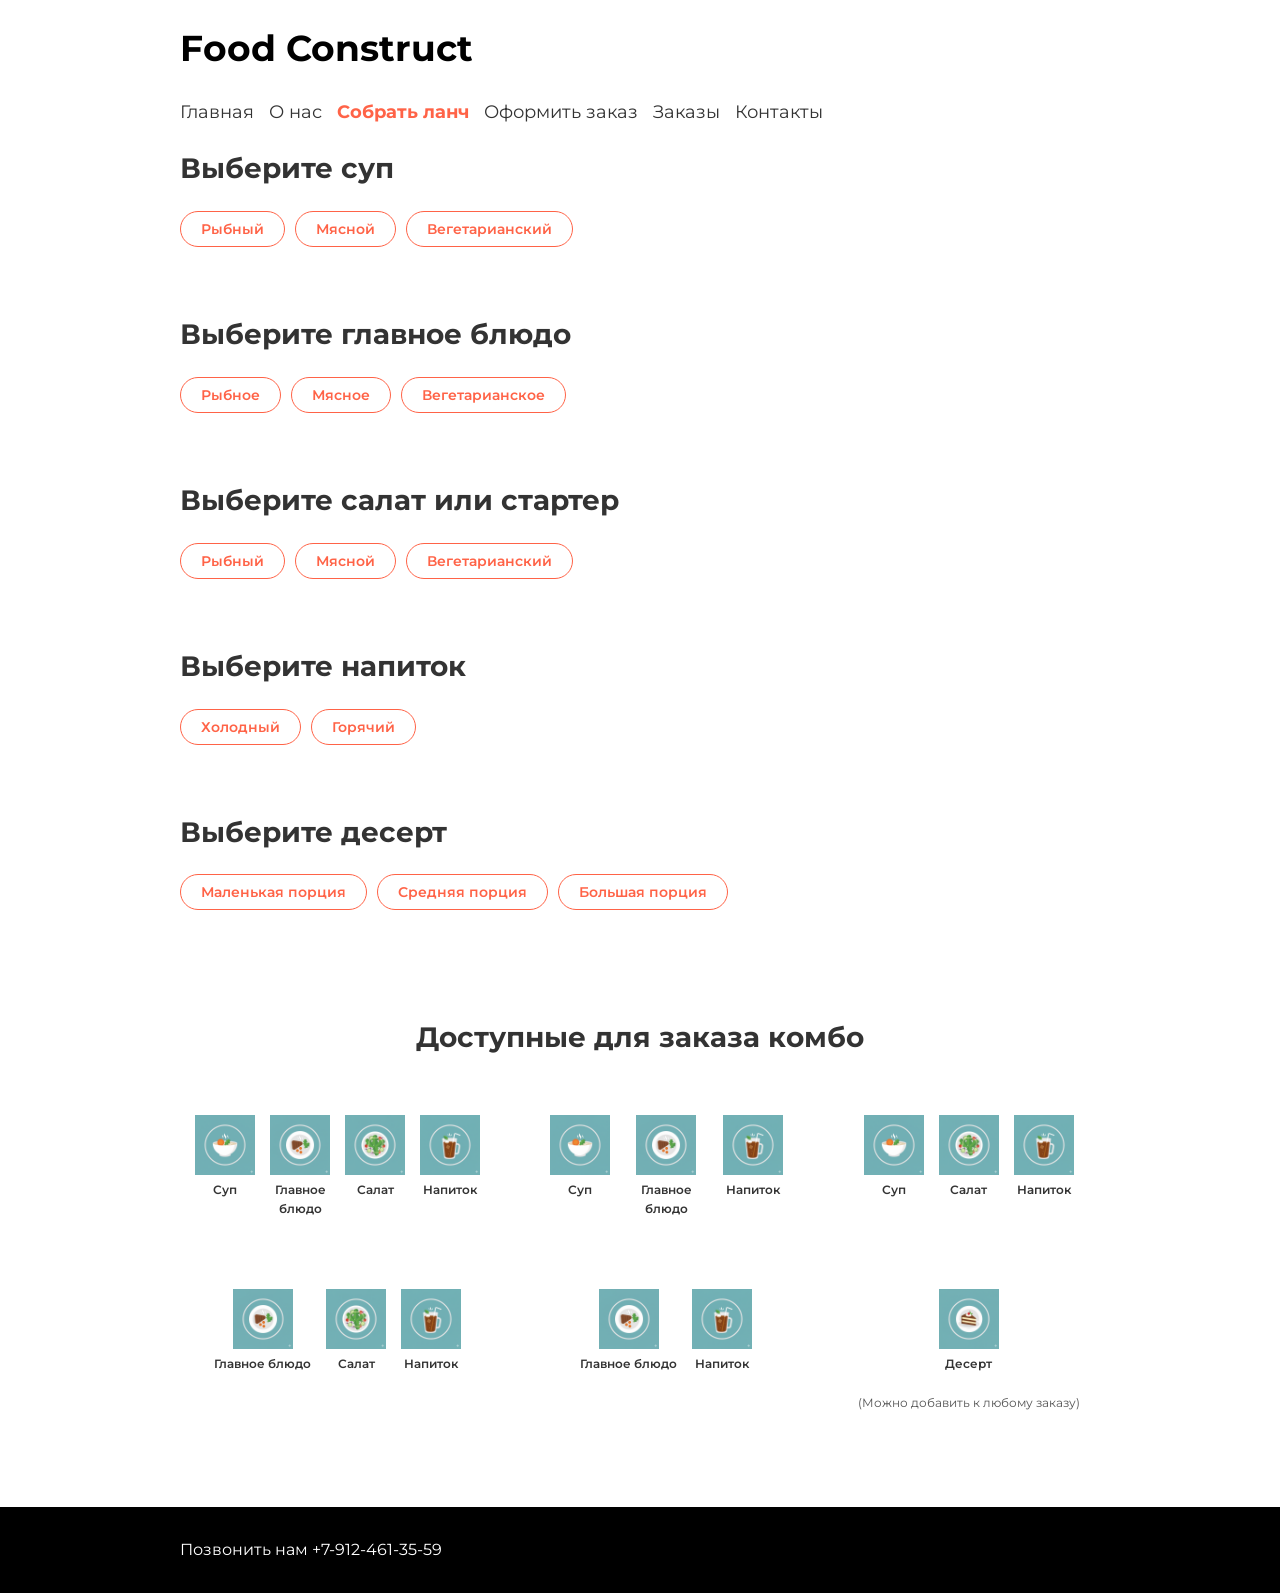
==== commit f25b8d40: "Add files via upload" ====
--- a/lunch.html
+++ b/lunch.html
@@ -1,275 +1,156 @@
-<!DOCTYPE html>
-<html lang="ru">
-<head>
-    <meta charset="UTF-8">
-    <meta name="viewport" content="width=device-width, initial-scale=1.0">
-    <title>Food Construct - Собрать ланч</title>
-    <link rel="preconnect" href="https://fonts.googleapis.com">
-    <link rel="preconnect" href="https://fonts.gstatic.com" crossorigin>
-    <link href="https://fonts.googleapis.com/css2?family=Montserrat:wght@400;700&display=swap" rel="stylesheet">
-    
-    <link rel="stylesheet" href="style.css">
-    <link rel="stylesheet" href="lunch.css">
-</head>
-<body>
-
-    <header class="header">
-        <div class="container">
-            <h1>Food Construct</h1>
-            <nav class="main-nav">
-                <a href="index.html">О нас</a>
-                <a href="lunch.html" id="active">Собрать ланч</a>
-                <a href="#">Заказы</a>
-                <a href="#contacts">Контакты</a>
-            </nav>
-        </div>
-    </header>
-
-    <main class="main">
-        <div class="container">
-            
-            <section class="combo-types">
-                <h2>Доступные варианты ланча</h2>
-                <div class="combo-grid">
-                    <div class="combo-item">
-                        <div class="combo-components">
-                            <div class="combo-dish">
-                                <img src="icon_soup.png" alt="Суп" onerror="this.src='Borsh.png'">
-                                <span>Суп</span>
-                            </div>
-                            <div class="combo-dish">
-                                <img src="icon_main.png" alt="Главное блюдо" onerror="this.src='Kotletaspure.png'">
-                                <span>Главное блюдо</span>
-                            </div>
-                            <div class="combo-dish">
-                                <img src="icon_salad.png" alt="Салат" onerror="this.src='salatstyncom.png'">
-                                <span>Салат</span>
-                            </div>
-                            <div class="combo-dish">
-                                <img src="icon_drink.png" alt="Напиток" onerror="this.src='Sokapelsin.png'">
-                                <span>Напиток</span>
-                            </div>
-                        </div>
-                    </div>
-
-                    <div class="combo-item">
-                        <div class="combo-components">
-                            <div class="combo-dish">
-                                <img src="icon_soup.png" alt="Суп" onerror="this.src='Borsh.png'">
-                                <span>Суп</span>
-                            </div>
-                            <div class="combo-dish">
-                                <img src="icon_main.png" alt="Главное блюдо" onerror="this.src='Kotletaspure.png'">
-                                <span>Главное блюдо</span>
-                            </div>
-                            <div class="combo-dish">
-                                <img src="icon_drink.png" alt="Напиток" onerror="this.src='Sokapelsin.png'">
-                                <span>Напиток</span>
-                            </div>
-                        </div>
-                    </div>
-
-                    <div class="combo-item">
-                        <div class="combo-components">
-                            <div class="combo-dish">
-                                <img src="icon_soup.png" alt="Суп" onerror="this.src='Borsh.png'">
-                                <span>Суп</span>
-                            </div>
-                            <div class="combo-dish">
-                                <img src="icon_salad.png" alt="Салат" onerror="this.src='salatstyncom.png'">
-                                <span>Салат</span>
-                            </div>
-                            <div class="combo-dish">
-                                <img src="icon_drink.png" alt="Напиток" onerror="this.src='Sokapelsin.png'">
-                                <span>Напиток</span>
-                            </div>
-                        </div>
-                    </div>
-
-                    <div class="combo-item">
-                        <div class="combo-components">
-                            <div class="combo-dish">
-                                <img src="icon_main.png" alt="Главное блюдо" onerror="this.src='Kotletaspure.png'">
-                                <span>Главное блюдо</span>
-                            </div>
-                            <div class="combo-dish">
-                                <img src="icon_salad.png" alt="Салат" onerror="this.src='salatstyncom.png'">
-                                <span>Салат</span>
-                            </div>
-                            <div class="combo-dish">
-                                <img src="icon_drink.png" alt="Напиток" onerror="this.src='Sokapelsin.png'">
-                                <span>Напиток</span>
-                            </div>
-                        </div>
-                    </div>
-
-                    <div class="combo-item">
-                        <div class="combo-components">
-                            <div class="combo-dish">
-                                <img src="icon_main.png" alt="Главное блюдо" onerror="this.src='Kotletaspure.png'">
-                                <span>Главное блюдо</span>
-                            </div>
-                            <div class="combo-dish">
-                                <img src="icon_drink.png" alt="Напиток" onerror="this.src='Sokapelsin.png'">
-                                <span>Напиток</span>
-                            </div>
-                        </div>
-                    </div>
-
-                    <div class="combo-item">
-                        <div class="combo-components">
-                            <div class="combo-dish">
-                                <img src="icon_dessert.png" alt="Десерт" onerror="this.src='Tiramisu.png'">
-                                <span>Десерт</span>
-                            </div>
-                        </div>
-                    </div>
-
-                </div>
-                <div class="dessert-info">
-                    <p>Десерт можно добавить к любому заказу</p>
-                </div>
-            </section>
-
-            <section class="menu-section soups">
-                <h2>Супы</h2>
-                <div class="filters">
-                    <button class="filter-btn" data-kind="fish">Рыбный</button>
-                    <button class="filter-btn" data-kind="meat">Мясной</button>
-                    <button class="filter-btn" data-kind="veg">Вегетарианский</button>
-                </div>
-                <div class="dishes-grid" data-category="soup"></div> 
-            </section>
-
-            <section class="menu-section main-courses">
-                <h2>Главные блюда</h2>
-                <div class="filters">
-                    <button class="filter-btn" data-kind="fish">Рыбное</button>
-                    <button class="filter-btn" data-kind="meat">Мясное</button>
-                    <button class="filter-btn" data-kind="veg">Вегетарианское</button>
-                </div>
-                <div class="dishes-grid" data-category="main-course"></div>
-            </section>
-
-            <section class="menu-section salads">
-                <h2>Салаты и стартеры</h2>
-                <div class="filters">
-                    <button class="filter-btn" data-kind="fish">Рыбный</button>
-                    <button class="filter-btn" data-kind="meat">Мясной</button>
-                    <button class="filter-btn" data-kind="veg">Вегетарианский</button>
-                </div>
-                <div class="dishes-grid" data-category="salad"></div>
-            </section>
-
-            <section class="menu-section drinks">
-                <h2>Напитки</h2>
-                <div class="filters">
-                    <button class="filter-btn" data-kind="cold">Холодный</button>
-                    <button class="filter-btn" data-kind="hot">Горячий</button>
-                </div>
-                <div class="dishes-grid" data-category="drink"></div>
-            </section>
-
-            <section class="menu-section desserts">
-                <h2>Десерты</h2>
-                <div class="filters">
-                    <button class="filter-btn" data-kind="small">Маленькая порция</button>
-                    <button class="filter-btn" data-kind="medium">Средняя порция</button>
-                    <button class="filter-btn" data-kind="large">Большая порция</button>
-                </div>
-                <div class="dishes-grid" data-category="dessert"></div>
-            </section>
-
-            <section class="order-section">
-                <h2 class="order-title">Сделать заказ</h2>
-                
-                <form action="https://httpbin.org/post" method="POST" class="order-form" id="order-form">
-                    <div class="form-grid">
-                        
-                        <div class="form-column">
-                            <h3>Ваш заказ</h3>
-                            
-                            <div id="nothing-selected">
-                                <p>Ничего не выбрано</p>
-                            </div>
-
-                            <div id="order-summary-container" style="display: none;">
-                                <div id="order-soup-container" class="order-item"></div>
-                                <div id="order-main-course-container" class="order-item"></div>
-                                <div id="order-salad-container" class="order-item"></div> <div id="order-drink-container" class="order-item"></div>
-                                <div id="order-dessert-container" class="order-item"></div> </div>
-                            
-                            <div id="total-price-display" style="display: none;">
-                                Стоимость заказа: <span id="total-value">0</span>₽
-                            </div>
-
-                            <input type="hidden" name="soup" id="hidden-soup">
-                            <input type="hidden" name="main-course" id="hidden-main-course">
-                            <input type="hidden" name="salad" id="hidden-salad"> <input type="hidden" name="drink" id="hidden-drink">
-                            <input type="hidden" name="dessert" id="hidden-dessert"> <div class="form-group" style="margin-top: 30px;">
-                                <label for="comment">Комментарии к заказу</label>
-                                <textarea name="comment" id="comment" rows="5"></textarea>
-                            </div>
-                        </div>
-
-                        <div class="form-column">
-                            <h3>Ваши данные</h3>
-                            <div class="form-group">
-                                <label for="name">Имя</label>
-                                <input type="text" name="name" id="name" required>
-                            </div>
-                            <div class="form-group">
-                                <label for="email">Email</label>
-                                <input type="email" name="email" id="email" required>
-                            </div>
-                            <div class="form-group checkbox-group">
-                                <input type="checkbox" name="subscribe" id="subscribe" checked>
-                                <label for="subscribe">Получать информацию о скидках и акциях</label>
-                            </div>
-                            <div class="form-group">
-                                <label for="phone">Номер телефона</label>
-                                <input type="tel" name="phone" id="phone" required>
-                            </div>
-                            <div class="form-group">
-                                <label for="address">Адрес доставки</label>
-                                <input type="text" name="address" id="address" required>
-                                <span class="hint">Доставка осуществляется только по Москве</span>
-                            </div>
-                            <div class="form-group">
-                                <label>Время доставки:</label>
-                                <div class="radio-option">
-                                    <input type="radio" name="delivery_type" id="time-asap" value="asap" required>
-                                    <label for="time-asap">Как можно скорее</label>
-                                </div>
-                                <div class="radio-option">
-                                    <input type="radio" name="delivery_type" id="time-specific" value="specific">
-                                    <label for="time-specific">К указанному времени</label>
-                                </div>
-                            </div>
-                            <div class="form-group">
-                                <label for="delivery-time">Укажите время доставки</label>
-                                <input type="time" name="delivery_time" id="delivery-time" min="07:00" max="23:00" step="300">
-                            </div>
-                            <div class="form-buttons">
-                                <button type="reset" class="btn-reset">Сбросить</button>
-                                <button type="submit" class="btn-submit">Отправить</button>
-                            </div>
-                        </div>
-                    </div>
-                </form>
-            </section>
-
-        </div>
-    </main>
-
-    <footer class="footer" id="contacts">
-        <div class="container">
-            <p>Позвонить нам <a href="tel:+79124613559">+7-912-461-35-59</a></p>
-        </div>
-    </footer>
-
-    <script src="dishes.js"></script>
-    <script src="lunch.js"></script>
-
-</body>
+<!DOCTYPE html>
+<html lang="ru">
+<head>
+    <meta charset="UTF-8">
+    <meta name="viewport" content="width=device-width, initial-scale=1.0">
+    <title>Собрать ланч - Food Construct</title>
+    <link rel="preconnect" href="https://fonts.googleapis.com">
+    <link rel="preconnect" href="https://fonts.gstatic.com" crossorigin>
+    <link href="https://fonts.googleapis.com/css2?family=Montserrat:wght@400;700&display=swap" rel="stylesheet">
+    
+    <link rel="stylesheet" href="style.css">
+    <link rel="stylesheet" href="lunch-styles.css">
+</head>
+<body>
+    <header class="header">
+    <div class="container">
+        <h1>Food Construct</h1>
+        <nav>
+            <a href="landing.html">Главная</a>
+            <a href="index.html">О нас</a>
+            <a href="lunch.html" id="active">Собрать ланч</a>
+            <a href="order.html">Оформить заказ</a>
+            <a href="orders.html">Заказы</a>
+            <a href="#contacts">Контакты</a>
+        </nav>
+    </div>
+    </header>
+
+    <main class="main">
+        <div class="container">
+            
+            <!-- Секции меню (Супы, Главное, Салаты и т.д.) -->
+            <section class="menu-section" data-category="soup">
+                <h2>Выберите суп</h2>
+                <div class="filters-container">
+                    <button class="filter-btn" data-kind="fish">Рыбный</button>
+                    <button class="filter-btn" data-kind="meat">Мясной</button>
+                    <button class="filter-btn" data-kind="veg">Вегетарианский</button>
+                </div>
+                <div class="dishes-grid" id="soups-grid"></div>
+            </section>
+            
+            <section class="menu-section" data-category="main">
+                <h2>Выберите главное блюдо</h2>
+                <div class="filters-container">
+                    <button class="filter-btn" data-kind="fish">Рыбное</button>
+                    <button class="filter-btn" data-kind="meat">Мясное</button>
+                    <button class="filter-btn" data-kind="veg">Вегетарианское</button>
+                </div>
+                <div class="dishes-grid" id="main-dishes-grid"></div>
+            </section>
+
+            <section class="menu-section" data-category="salad">
+                <h2>Выберите салат или стартер</h2>
+                <div class="filters-container">
+                    <button class="filter-btn" data-kind="fish">Рыбный</button>
+                    <button class="filter-btn" data-kind="meat">Мясной</button>
+                    <button class="filter-btn" data-kind="veg">Вегетарианский</button>
+                </div>
+                <div class="dishes-grid" id="salads-grid"></div>
+            </section>
+
+            <section class="menu-section" data-category="drink">
+                <h2>Выберите напиток</h2>
+                <div class="filters-container">
+                    <button class="filter-btn" data-kind="cold">Холодный</button>
+                    <button class="filter-btn" data-kind="hot">Горячий</button>
+                </div>
+                <div class="dishes-grid" id="drinks-grid"></div>
+            </section>
+
+            <section class="menu-section" data-category="dessert">
+                <h2>Выберите десерт</h2>
+                <div class="filters-container">
+                    <button class="filter-btn" data-kind="small">Маленькая порция</button>
+                    <button class="filter-btn" data-kind="medium">Средняя порция</button>
+                    <button class="filter-btn" data-kind="large">Большая порция</button>
+                </div>
+                <div class="dishes-grid" id="desserts-grid"></div>
+            </section>
+
+        </div>
+
+        <section class="combo-section">
+            <div class="container">
+                <h2>Доступные для заказа комбо</h2>
+                <div class="combo-grid">
+                    
+                    <!-- Комбо 1 -->
+                    <div class="combo-item">
+                        <div class="combo-dish"><img src="images/icon_soup.png" alt="Суп"><span>Суп</span></div>
+                        <div class="combo-dish"><img src="images/icon_main.png" alt="Главное"><span>Главное блюдо</span></div>
+                        <div class="combo-dish"><img src="images/icon_salad.png" alt="Салат"><span>Салат</span></div>
+                        <div class="combo-dish"><img src="images/icon_drink.png" alt="Напиток"><span>Напиток</span></div>
+                    </div>
+
+                    <!-- Комбо 2 -->
+                    <div class="combo-item">
+                        <div class="combo-dish"><img src="images/icon_soup.png" alt="Суп"><span>Суп</span></div>
+                        <div class="combo-dish"><img src="images/icon_main.png" alt="Главное"><span>Главное блюдо</span></div>
+                        <div class="combo-dish"><img src="images/icon_drink.png" alt="Напиток"><span>Напиток</span></div>
+                    </div>
+
+                    <!-- Комбо 3 -->
+                    <div class="combo-item">
+                        <div class="combo-dish"><img src="images/icon_soup.png" alt="Суп"><span>Суп</span></div>
+                        <div class="combo-dish"><img src="images/icon_salad.png" alt="Салат"><span>Салат</span></div>
+                        <div class="combo-dish"><img src="images/icon_drink.png" alt="Напиток"><span>Напиток</span></div>
+                    </div>
+
+                    <!-- Комбо 4 -->
+                    <div class="combo-item">
+                        <div class="combo-dish"><img src="images/icon_main.png" alt="Главное"><span>Главное блюдо</span></div>
+                        <div class="combo-dish"><img src="images/icon_salad.png" alt="Салат"><span>Салат</span></div>
+                        <div class="combo-dish"><img src="images/icon_drink.png" alt="Напиток"><span>Напиток</span></div>
+                    </div>
+
+                    <!-- Комбо 5 -->
+                    <div class="combo-item">
+                        <div class="combo-dish"><img src="images/icon_main.png" alt="Главное"><span>Главное блюдо</span></div>
+                        <div class="combo-dish"><img src="images/icon_drink.png" alt="Напиток"><span>Напиток</span></div>
+                    </div>
+
+                    <!-- Десерт -->
+                    <div class="combo-item combo-dessert">
+                        <div class="combo-dish"><img src="images/icon_dessert.png" alt="Десерт"><span>Десерт</span></div>
+                        <p class="dessert-note">(Можно добавить к любому заказу)</p>
+                    </div>
+                </div>
+            </div>
+        </section>
+        
+        <!-- Панель перехода к оформлению заказа -->
+        <div class="order-bar-wrapper">
+            <div class="container">
+                <div class="order-bar" id="order-bar">
+                    <div class="order-bar-info">
+                        <span>Итого:</span>
+                        <span id="order-total-price">0Р</span>
+                    </div>
+                    <a href="order.html" class="btn btn-submit" id="order-link">Перейти к оформлению</a>
+                </div>
+            </div>
+        </div>
+    </main>
+
+    <footer class="footer" id="contacts">
+        <div class="container">
+            <p>Позвонить нам <a href="tel:+79124613559">+7-912-461-35-59</a></p>
+        </div>
+    </footer>
+
+    <script src="scripts.js"></script>
+
+</body>
 </html>
--- a/style.css
+++ b/style.css
@@ -1,24 +1,33 @@
-/* Универсальный селектор */
+/* общий стиль */
 * {
     box-sizing: border-box;
     margin: 0;
     padding: 0;
 }
 
-/* Подключение и применение шрифта */
+/* стили для всего тела документа */
 body {
-    font-family: 'Montserrat', sans-serif;
-    color: #333;
+    display: flex;
+    flex-direction: column; /* основные блоки (header, main, footer) выстраиваются в колонку */
+    min-height: 100vh;
+    font-family: 'Montserrat', sans-serif;
+    color: #333; 
     line-height: 1.6;
 }
 
+/* стили для основного контента */
+main {
+    flex-grow: 1; /* main занимает всё доступное пространство, чтобы прижать футер */
+}
+
+/* класс для центрирования сайта*/
 .container {
-    max-width: 800px;
+    max-width: 960px;
     margin: 0 auto;
     padding: 0 20px;
 }
 
-/* Стили для шапки сайта */
+/* стили для шапки сайта */
 .header {
     padding: 20px 0;
 }
@@ -30,7 +39,9 @@
 }
 
 .header nav {
-    margin-bottom: 20px;
+    display: flex;
+    flex-wrap: wrap; /* разрешить перенос элементов на новую строку, если они не помещаются */
+    gap: 15px;
 }
 
 .header nav a {
@@ -38,16 +49,22 @@
     font-family: 'Montserrat', sans-serif;
     font-size: 18px;
     color: #333;
-    margin-right: 25px;
-    transition: color 0.3s ease;
+    transition: color 0.3s; /* когда меняется свойство color, сделать переход, длительность 0.3с */
 }
 
 .header nav a:hover {
-    color: #ff6347; /* томатный цвет при наведении */
-}
-
-/* Стили для основного контента */
-.main .container > section {
+    color: tomato;
+}
+
+/* стиль для активной вкладки меню */
+.header nav a#active {
+    color: tomato;
+    font-weight: 700;
+}
+
+
+/* стили для основных блоков сайта */
+.main .container section {
     margin-bottom: 40px;
 }
 
@@ -57,21 +74,21 @@
     font-weight: 700;
 }
 
-/* Блок "О нас" */
+/* блок "О нас" */
 .about-us img {
     width: 100%;
     height: auto;
     margin-bottom: 20px;
+    max-width: 800px;
 }
 
 .about-us p {
     font-size: 16px;
 }
 
-/* Блок "Преимущества" */
+/* блок "Преимущества" */
 .advantages ul {
-    list-style-position: inside;
-    padding-left: 0;
+    list-style-position: inside; /* маркеры списка будут внутри блока, чтобы выглядело красивее */
     font-size: 16px;
 }
 
@@ -79,51 +96,183 @@
     margin-bottom: 10px;
 }
 
-/* Стили для таблицы */
+/* стили для таблицы */
 .popular-dishes table {
     width: 100%;
-    border-collapse: collapse;
-    text-align: left;
+    border-collapse: collapse; /* убрать двойные рамки между ячейками */
+    text-align: left; /* Выравнивание текста в ячейках по левому краю */
 }
 
 .popular-dishes th, .popular-dishes td {
     padding: 15px;
     border: 1px solid #ddd;
-}
-
-.popular-dishes th {    
-    font-weight: 700;
-}
-
-.popular-dishes tbody td:first-child {
-    text-align: center;
-}
-
-/* Стили для футера */
+    font-size: 16px;
+}
+
+/* стили для футера */
 .footer {
     background-color: black;
     color: white;
     padding: 30px 0;
     margin-top: 40px;
-}
-
-.footer p {
-    font-size: 16px;
-}
+    font-size: 16px;
+}
+
 
 .footer a {
     text-decoration: none;
     font-family: 'Montserrat', sans-serif;
     font-size: 16px;
     color: white;
-    transition: color 0.3s ease;
+    transition: color 0.3s;
 }
 
 .footer a:hover {
-    color: #ff6347; /* томатный цвет при наведении */
-}
-/* Стиль для активной ссылки меню */
-#active {
-    color: #ff6347; /* Томатный цвет, как при наведении */
-    font-weight: 700; /* Можно добавить жирность для заметности (по желанию) */
+    color: tomato;
+}
+
+/* Контейнер для sticky бара, чтобы он был прижат к низу экрана */
+.order-bar-wrapper {
+    position: sticky;
+    bottom: 0;
+    left: 0;
+    width: 100%;
+    z-index: 100;
+    pointer-events: none; /* Пропускаем клики сквозь обертку */
+}
+
+/* Сам бар */
+.order-bar {
+    display: none; /* Скрыт по умолчанию */
+    justify-content: space-between;
+    align-items: center;
+    background-color: white;
+    padding: 15px 30px;
+    border-radius: 20px;
+    box-shadow: 0 -5px 20px rgba(0,0,0,0.1);
+    margin-bottom: 20px;
+    border: 1px solid #ddd;
+    pointer-events: auto; /* Включаем клики для бара */
+}
+
+.order-bar-info {
+    font-size: 20px;
+    font-weight: 700;
+    color: #333;
+}
+
+.order-bar .btn {
+    max-width: 250px;
+    text-decoration: none;
+    text-align: center;
+}
+
+/* Ссылка недоступна (серая) */
+.btn-disabled {
+    background-color: #ccc !important;
+    cursor: not-allowed;
+    pointer-events: none;
+}
+
+/* Стили для страницы Order.html */
+
+/* Кнопка удаления в карточке */
+.delete-button {
+    background-color: tomato;
+    color: white;
+    border: none;
+    padding: 10px 30px;
+    border-radius: 10px;
+    cursor: pointer;
+    font-family: 'Montserrat', sans-serif;
+    font-size: 16px;
+    margin-top: auto;
+    transition: background-color 0.3s;
+}
+
+.delete-button:hover {
+    background-color: #e05a4f;
+}
+
+/* Список в форме */
+.order-summary-item {
+    display: flex;
+    justify-content: space-between;
+    padding: 10px 0;
+    border-bottom: 1px solid #eee;
+    font-size: 14px;
+}
+
+.order-summary-item span:first-child {
+    font-weight: 600;
+    color: #555;
+}
+
+.order-summary-item span:last-child {
+    font-weight: 700;
+    color: #000;
+    max-width: 60%;
+    text-align: right;
+}
+
+/* Класс для активной (выбранной) карточки */
+.dish-card.active-card {
+    border: 2px solid tomato;
+}
+
+.dish-card {
+    cursor: pointer;
+    transition: border-color 0.3s ease;
+}
+
+/* Адаптивность */
+
+/* ширина экрана до 800px */
+@media (max-width: 800px) {
+    .header h1 {
+        text-align: center;
+    }
+    
+    .header nav {
+        justify-content: space-between; /* распределяем ссылки по краям */
+    }
+
+    /* главная страница */
+    .about-us img {
+        width: 500px;
+    }
+}
+
+/* ширина экрана до 600px */
+@media (max-width: 600px) {
+    .header nav {
+        flex-direction: column; /* навигация становится вертикальной */
+        align-items: center;
+        gap: 10px;
+    }
+
+    .header nav a {
+        font-size: 22px; /* увеличиваем шрифт */
+    }
+
+    .main h2 {
+        text-align: center;
+    }
+
+    /* главная страница */
+    .about-us img {
+        width: 100%; /* картинка занимает всю ширину контейнера */
+    }
+
+    .popular-dishes th, .popular-dishes td {
+        font-size: 14px; /* уменьшаем шрифт в таблице */
+    }
+}
+
+/* ширина экрана до 400px */
+@media (max-width: 400px) {
+    .popular-dishes th, .popular-dishes td {
+        font-size: 12px; /* уменьшаем шрифт в таблице */
+        padding: 8px;
+    }
 }
--- a/lunch-styles.css
+++ b/lunch-styles.css
@@ -0,0 +1,246 @@
+/* сетка для блюд */
+.dishes-grid {
+    display: grid;
+    grid-template-columns: repeat(3, 1fr);
+    gap: 20px;
+}
+
+/* карточка блюда */
+.dish-card {
+    background-color: white;
+    border-radius: 35px;
+    padding: 30px 40px;
+    filter: drop-shadow(17px 19px 24px rgba(0, 0, 0, 0.13));
+    cursor: pointer;
+    border: 2px solid transparent;
+    display: flex;
+    flex-direction: column;
+    transition: border-color 0.3s ease;
+}
+
+.dish-card:hover {
+    border-color: tomato;
+}
+
+.dish-card img {
+    width: 100%;
+    height: auto;
+    border-radius: 35px;
+    margin-bottom: 15px;
+    object-fit: cover;
+}
+
+/* блок с информацией о блюде */
+.dish-info {
+    flex-grow: 1;
+}
+
+.dish-price {
+    font-size: 20px;
+    font-weight: 700;
+    margin-bottom: 5px;
+}
+
+.dish-name {
+    font-size: 18px;
+    font-weight: 700;
+    margin-bottom: 5px;
+}
+
+.dish-weight {
+    color: #888;
+    margin-bottom: 15px;
+}
+
+.add-button {
+    background-color: #f1eee9;
+    border: none;
+    padding: 10px 30px;
+    border-radius: 10px;
+    cursor: pointer;
+    font-family: 'Montserrat', sans-serif;
+    font-size: 16px;
+    margin-top: auto;
+    transition: background-color 0.3s, color 0.3s;
+}
+
+/* стили для кнопки при наведении на карточку */
+.dish-card:hover .add-button {
+    background-color: tomato;
+    color: white;
+}
+
+/* Стили для блока с фильтрами */
+.filters-container {
+    display: flex;
+    gap: 10px;
+    margin-bottom: 25px;
+    flex-wrap: wrap; 
+}
+
+.filter-btn {
+    padding: 8px 20px;
+    background-color: transparent;
+    border: 1px solid tomato;
+    border-radius: 20px;
+    color: tomato;
+    font-family: 'Montserrat', sans-serif;
+    font-size: 14px;
+    font-weight: 600;
+    cursor: pointer;
+    transition: all 0.3s ease;
+}
+
+.filter-btn:hover {
+    background-color: rgba(255, 99, 71, 0.1);
+}
+
+.filter-btn.active {
+    background-color: tomato;
+    color: white;
+}
+
+/* Стили для секции Combo */
+.combo-section {
+    padding: 40px 0;
+    background-color: #fff;
+    text-align: center;
+}
+
+.combo-section h2 {
+    font-size: 28px;
+    font-weight: 700;
+    margin-bottom: 40px;
+}
+
+.combo-grid {
+    display: grid;
+    grid-template-columns: repeat(3, 1fr);
+    gap: 40px;
+}
+
+.combo-item {
+    display: flex;
+    justify-content: center;
+    gap: 15px;
+    padding: 15px;
+    background: #fff;
+}
+
+.combo-dish {
+    display: flex;
+    flex-direction: column;
+    align-items: center;
+    gap: 5px;
+}
+
+.combo-dish img {
+    width: 60px;
+    height: 60px;
+    object-fit: contain;
+    transition: transform 0.3s ease;
+}
+
+.combo-dish img:hover {
+    transform: translateY(-5px) scale(1.1);
+}
+
+.combo-dish span {
+    font-size: 12px;
+    font-weight: 600;
+    color: #333;
+}
+
+.combo-dessert {
+    flex-direction: column;
+    align-items: center;
+}
+
+.dessert-note {
+    font-size: 12px;
+    color: #555;
+    margin-top: 5px;
+}
+
+/* Стили для модального уведомления */
+.modal-overlay {
+    position: fixed;
+    top: 0;
+    left: 0;
+    width: 100%;
+    height: 100%;
+    background-color: rgba(0, 0, 0, 0.5);
+    display: flex;
+    justify-content: center;
+    align-items: center;
+    z-index: 1000;
+}
+
+.modal-container {
+    background-color: white;
+    padding: 30px 40px;
+    border-radius: 20px;
+    box-shadow: 0 5px 15px rgba(0,0,0,0.3);
+    text-align: center;
+    max-width: 400px;
+    width: 90%;
+}
+
+.modal-text {
+    font-size: 20px;
+    font-weight: 600;
+    margin-bottom: 25px;
+    font-family: 'Montserrat', sans-serif;
+}
+
+.modal-btn {
+    background-color: white;
+    border: 2px solid #333;
+    padding: 10px 30px;
+    font-size: 16px;
+    font-weight: 600;
+    border-radius: 30px;
+    cursor: pointer;
+    transition: all 0.3s ease;
+    font-family: 'Montserrat', sans-serif;
+}
+
+.modal-btn:hover {
+    background-color: #333;
+    color: white;
+}
+
+.dish-card.active-card {
+    border: 2px solid tomato;
+}
+
+.dish-card {
+    cursor: pointer;
+}
+
+
+/* Адаптивность */
+
+@media (max-width: 800px) {
+    .dishes-grid {
+        grid-template-columns: repeat(2, 1fr);
+    }
+
+    .combo-grid {
+        grid-template-columns: repeat(2, 1fr);
+    }
+}
+
+@media (max-width: 600px) {
+    .dishes-grid {
+        grid-template-columns: 1fr;
+    }
+    
+    .dish-card {
+        padding: 20px;
+    }
+
+    .combo-grid {
+        grid-template-columns: 1fr;
+    }
+}
